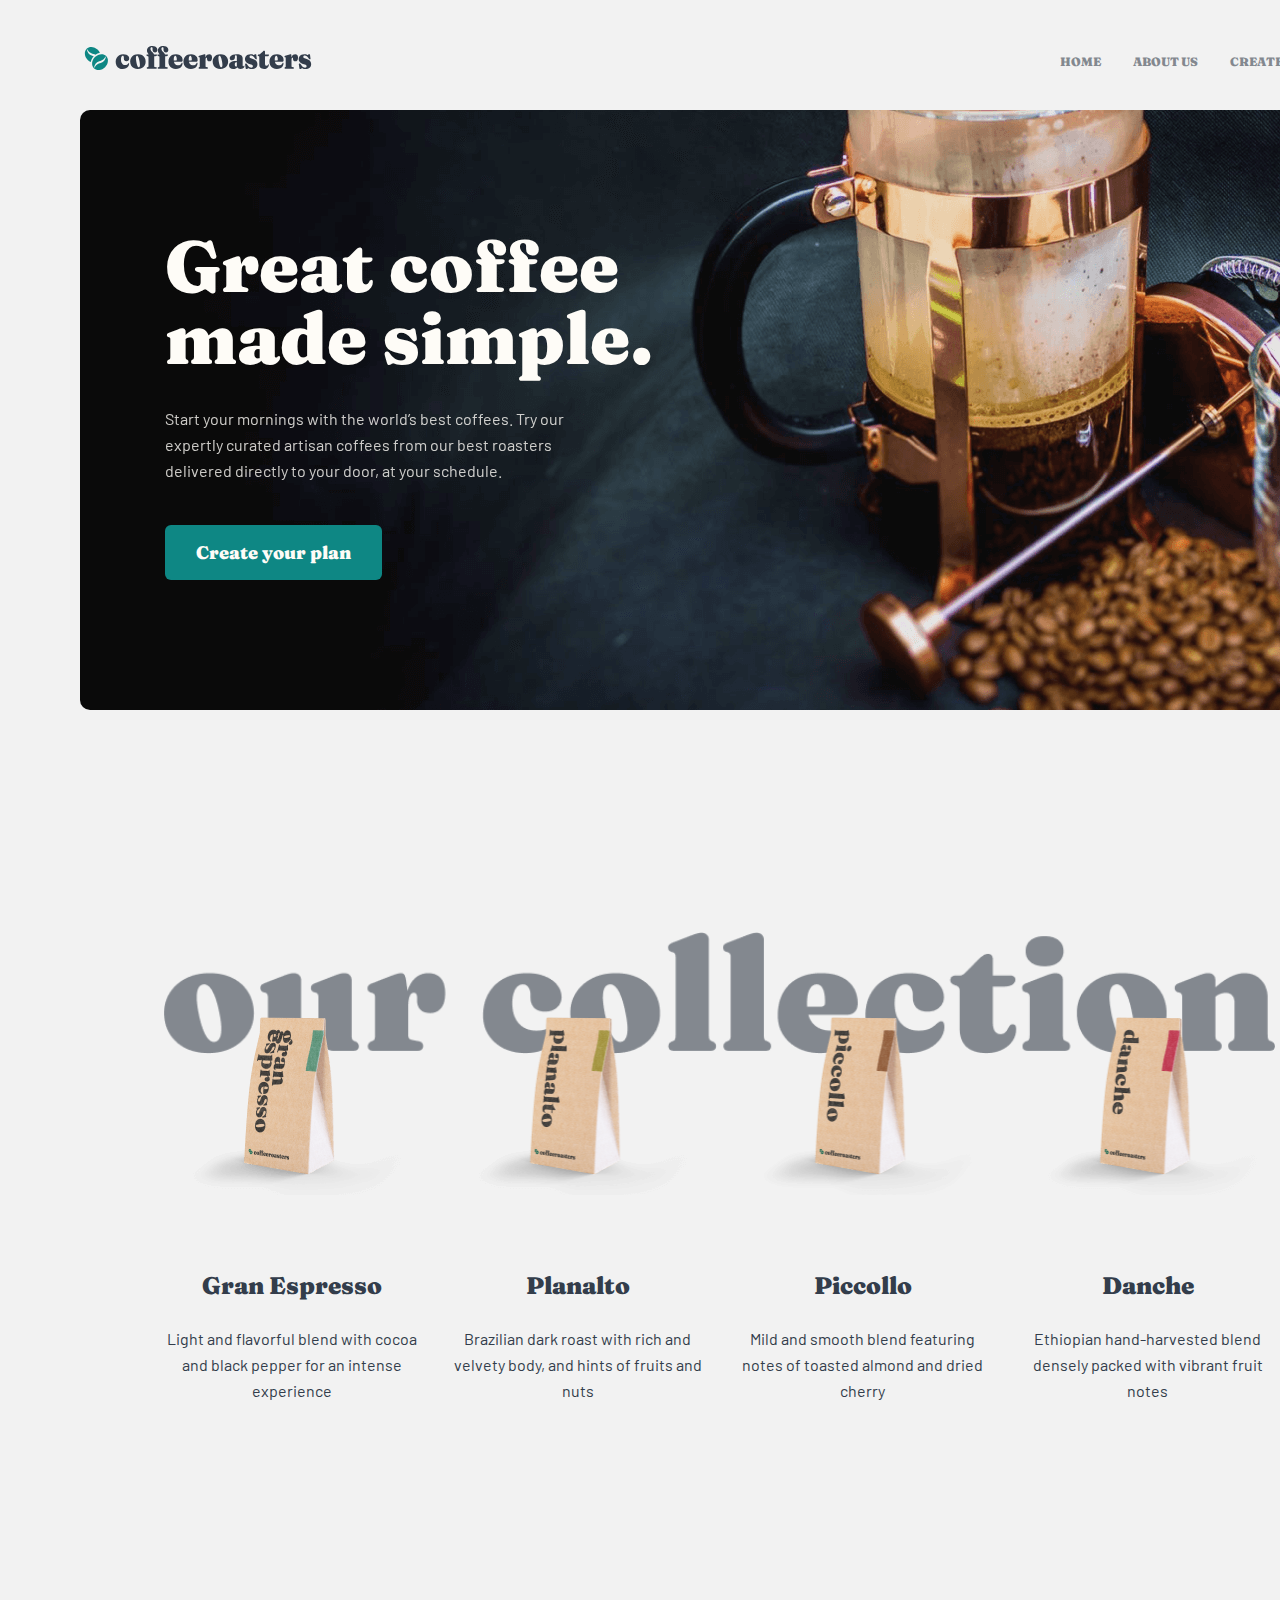
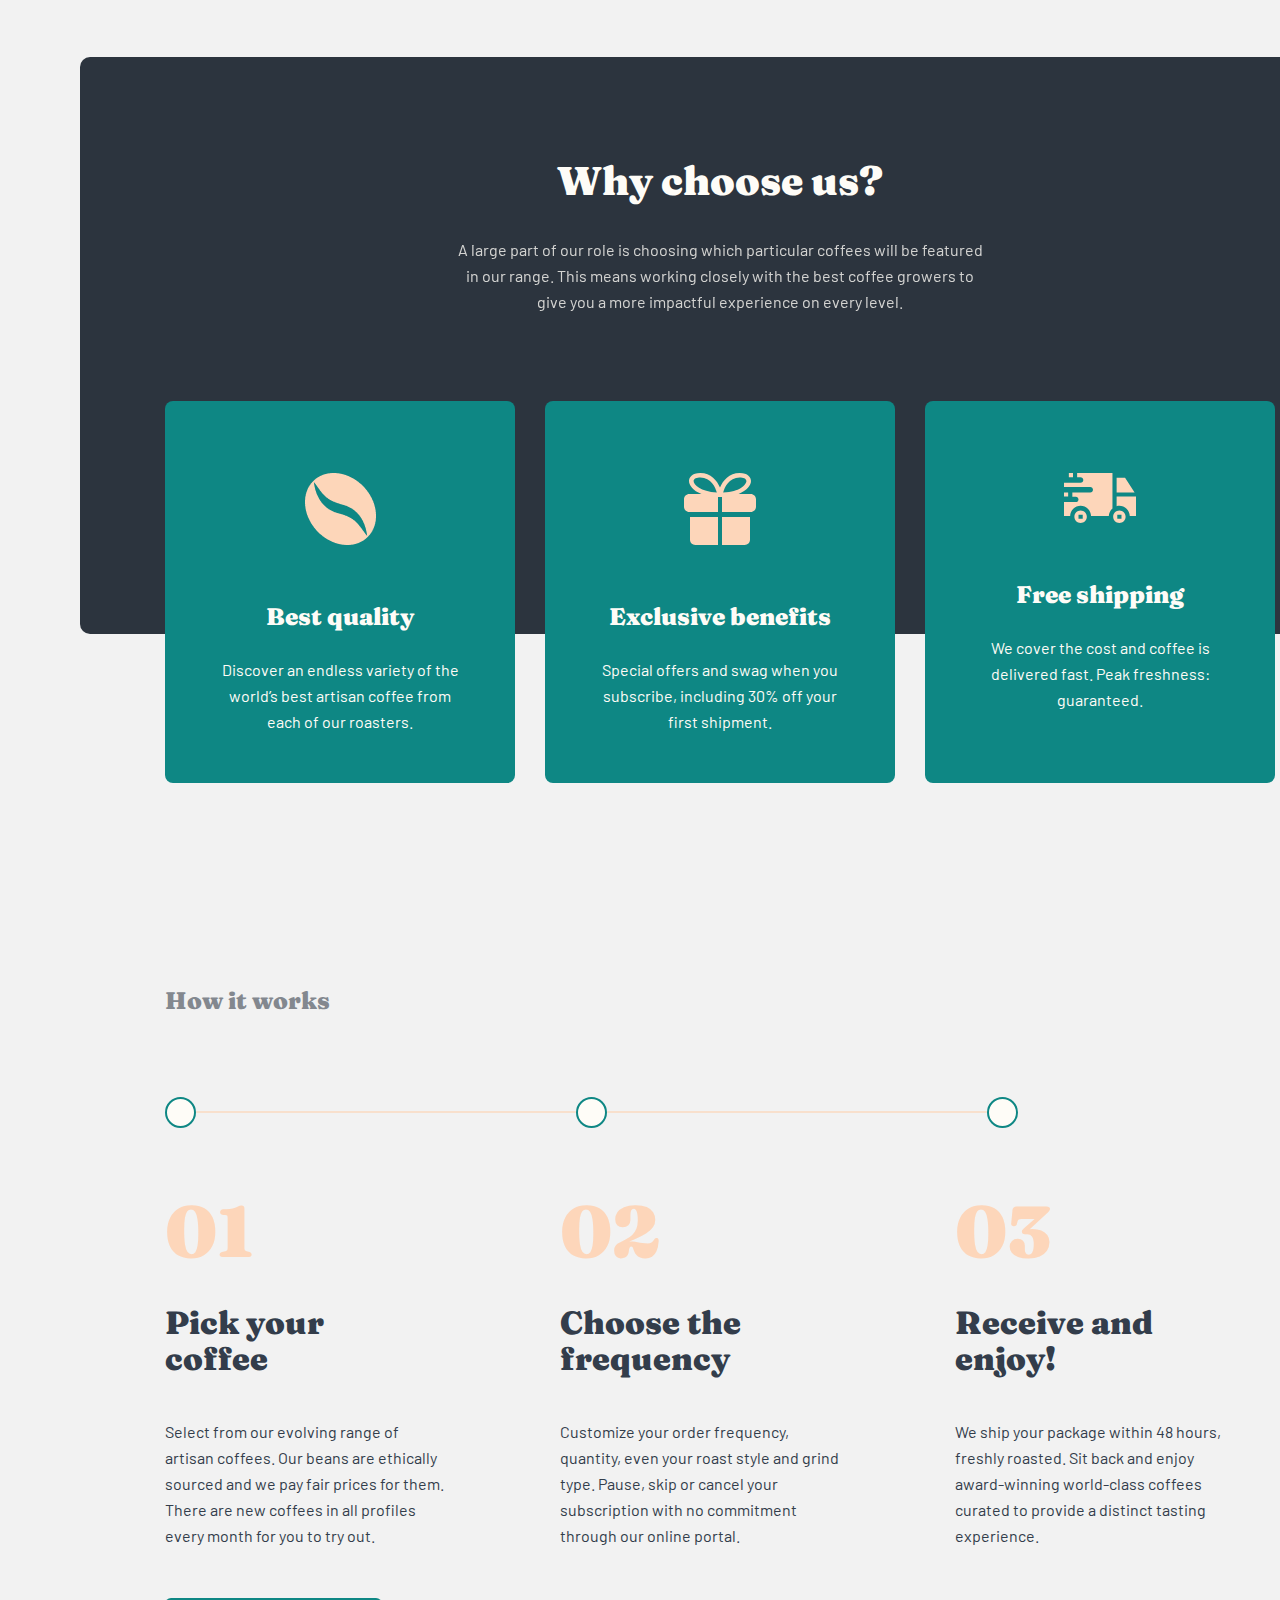
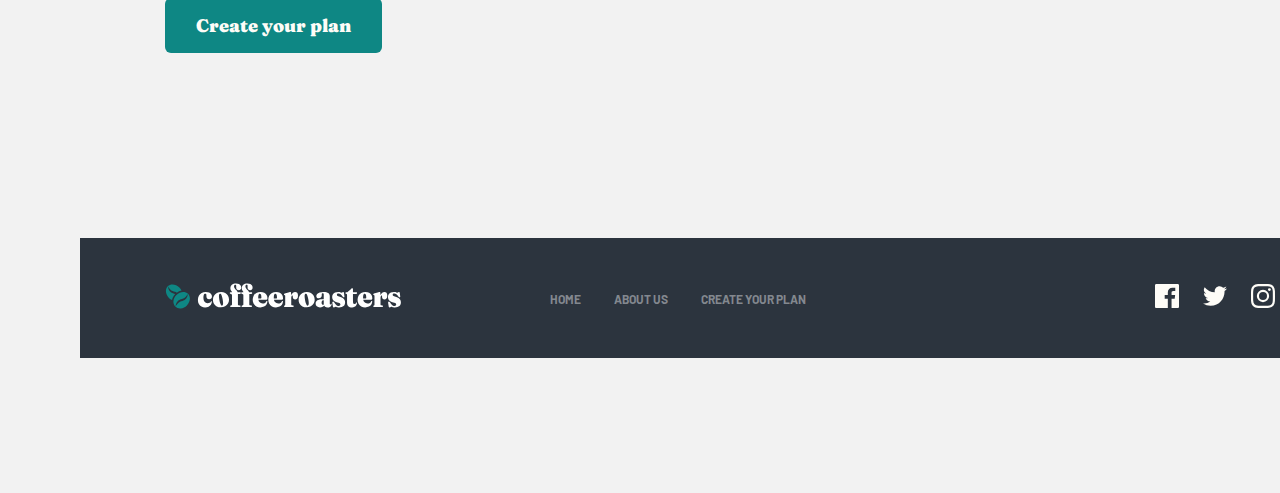
==== index.html @ 509516ea "first commit" ====
<!DOCTYPE html>
<html lang="en">
<head>
  <meta charset="UTF-8">
  <meta http-equiv="X-UA-Compatible" content="IE=edge">
  <meta name="viewport" content="width=device-width, initial-scale=1.0">
  <link rel="stylesheet" href="./css/styles.css">
  <title>Coffeeroasters</title>
</head>
<body>
  <div class="container header__container">
    <header class="header">
      <div class="container">
        <nav class="site-nav flex">
          <a href="./index.html"><img class="nav__logo"  src="./img/coffeeroasters.svg" alt="site logo" width="236" height="26"></a>
          <ul class="nav__list flex">
            <li class="nav__item"><a class="nav__item--link" href="./index.html">HOME</a></li>
            <li class="nav__item"><a class="nav__item--link" href="./about.html">ABOUT US</a></li>
            <li class="nav__item"><a class="nav__item--link" href="#home">CREATE YOUR PLAN</a></li>
          </ul>
        </nav>
      </div>
    </header>
    <main class="main">
      <section class="hero">
        <div class="container hero__container">
          <div class="hero__inner">
            <h1 class="hero__inner--title">Great coffee made simple.</h1>
            <p class="hero__inner--text">Start your mornings with the world’s best coffees. Try our expertly curated artisan coffees from our best roasters delivered directly to your door, at your schedule.</p>
            <a class="hero__inner--link" href="#">Create your plan</a>
          </div>          
        </div>
      </section>
      <section class="intro">
        <div class="container intro__container">
          <div class="intro__inner">
            
            <ul class="intro__inner--list flex">
              <li class="intro__inner--item">
                <img class="intro__inner--item-img" src="./img/espresso.png" alt="espresso" width="255" height="193">
                <h3 class="intro__inner--item-title">Gran Espresso</h3>
                <p class="intro__inner--item-text">Light and flavorful blend with cocoa and black pepper for an intense experience</p>
              </li>

              <li class="intro__inner--item">
                <img class="intro__inner--item-img" src="./img/planato.png" alt="planato" width="255" height="193">
                <h3 class="intro__inner--item-title">Planalto</h3>
                <p class="intro__inner--item-text">Brazilian dark roast with rich and velvety body, and hints of fruits and nuts</p>
              </li>

              <li class="intro__inner--item">
                <img class="intro__inner--item-img" src="./img/piccolo.png" alt="piccolo" width="255" height="193">
                <h3 class="intro__inner--item-title">Piccollo</h3>
                <p class="intro__inner--item-text">Mild and smooth blend featuring notes of toasted almond and dried cherry</p>
              </li>

              <li class="intro__inner--item">
                <img class="intro__inner--item-img" src="./img/danche.png" alt="danche" width="255" height="193">
                <h3 class="intro__inner--item-title">Danche</h3>
                <p class="intro__inner--item-text">Ethiopian hand-harvested blend densely packed with vibrant fruit notes</p>
              </li>
            </ul>
            
          </div>
        </div>
      </section>
      <section class="choose">
        <div class="container choose__container">
          <div class="choose__inner flex-column">
            <h2 class="choose__inner--title">Why choose us?</h2>
            <p class="choose__inner--text">A large part of our role is choosing which particular coffees will be featured 
              in our range. This means working closely with the best coffee growers to give 
              you a more impactful experience on every level.</p>
              <ul class="choose__inner--list flex">

                <li class="choose__inner--item flex-column">
                  <img class="choose__inner--item-img" src="./img/shape.png" alt="coffee" width="71" height="72">
                  <h3 class="choose__inner--item-title">Best quality</h3>
                  <p class="choose__inner--item-text">Discover an endless variety of the world’s best artisan coffee from each of our roasters.</p>
                </li>

                <li class="choose__inner--item flex-column">
                  <img class="choose__inner--item-img" src="./img/prize.svg" alt="prize" width="72" height="72">
                  <h3 class="choose__inner--item-title">Exclusive benefits</h3>
                  <p class="choose__inner--item-text">Special offers and swag when you subscribe, including 30% off your first shipment.</p>
                </li>

                <li class="choose__inner--item flex-column">
                  <img class="choose__inner--item-img" src="./img/delivery.svg" alt="delivery" width="72" height="50">
                  <h3 class="choose__inner--item-title">Free shipping</h3>
                  <p class="choose__inner--item-text">We cover the cost and coffee is delivered fast. Peak freshness: guaranteed.</p>
                </li>

              </ul>
          </div>
        </div>
      </section>
      <section class="create">
        <div class="container create__container">
          <div class="create__inner">
            <h3 class="create__inner--title">How it works</h3>
            <div class="create__inner--stage">
              <img src="./img/oval.svg" alt="oval" width="31" height="31">
              <img src="./img/line.png" alt="line" width="380">
              <img src="./img/oval.svg" alt="oval" width="31" height="31">
              <img src="./img/line.png" alt="line" width="380">
              <img src="./img/oval.svg" alt="oval" width="31" height="31">
            </div>
            <ul class="create__inner--list">

              <li class="create__inner--item">
                <span class="create__inner--item-number">01</span>
                <h3 class="create__inner--item-title">Pick your coffee</h3>
                <p class="create__inner--item-text">Select from our evolving range of artisan coffees. Our beans are ethically sourced and we pay fair prices for them. There are new coffees in all profiles every month for you to try out.</p>
              </li>

              <li class="create__inner--item">
                <span class="create__inner--item-number">02</span>
                <h3 class="create__inner--item-title">Choose the frequency</h3>
                <p class="create__inner--item-text">Customize your order frequency, quantity, even your roast style and grind type. Pause, skip or cancel your subscription with no commitment through our online portal.</p>
              </li>

              <li class="create__inner--item">
                <span class="create__inner--item-number">03</span>
                <h3 class="create__inner--item-title">Receive and enjoy!</h3>
                <p class="create__inner--item-text">We ship your package within 48 hours, freshly roasted. Sit back and enjoy award-winning world-class coffees curated to provide a distinct tasting experience.</p>
              </li>

            </ul>
            <a class="create__inner--link" href="#">Create your plan</a>
          </div>
        </div>
      </section>
    </main>
    <footer class="footer">
      <div class="container footer__container">
        <div class="footer__inner">
          <a href="./index.html"><img class="footer__inner--logo footer__logo" src="./img/footer-logo.svg" alt="footer-logo" width="236" height="26"></a>
          <ul class="footer__inner--list">
            <li class="footer__inner--item"><a class="footer__inner--item-link" href="./index.html">HOME</a></li>
            <li class="footer__inner--item"><a class="footer__inner--item-link" href="./about.html">ABOUT US</a></li>
            <li class="footer__inner--item"><a class="footer__inner--item-link" href="#link">CREATE YOUR PLAN</a></li>
          </ul>
          <ul class="footer__inner--social-list">
            <li class="footer__inner--social-item"><a class="footer__inner--social-item_link" href="#link"><svg width="24" height="24" fill="none" xmlns="http://www.w3.org/2000/svg"><path d="M22.675 0H1.325C.593 0 0 .593 0 1.325v21.351C0 23.407.593 24 1.325 24H12.82v-9.294H9.692v-3.622h3.128V8.413c0-3.1 1.893-4.788 4.659-4.788 1.325 0 2.463.099 2.795.143v3.24l-1.918.001c-1.504 0-1.795.715-1.795 1.763v2.313h3.587l-.467 3.622h-3.12V24h6.116c.73 0 1.323-.593 1.323-1.325V1.325C24 .593 23.407 0 22.675 0Z" fill="#FEFCF7"/></svg></a>
            </li>

            <li class="footer__inner--social-item"><a class="footer__inner--social-item_link" href="#link"><svg width="24" height="20" fill="none" xmlns="http://www.w3.org/2000/svg"><path d="M24 2.557a9.83 9.83 0 0 1-2.828.775A4.932 4.932 0 0 0 23.337.608a9.864 9.864 0 0 1-3.127 1.195A4.916 4.916 0 0 0 16.616.248c-3.179 0-5.515 2.966-4.797 6.045A13.978 13.978 0 0 1 1.671 1.149a4.93 4.93 0 0 0 1.523 6.574 4.903 4.903 0 0 1-2.229-.616c-.054 2.281 1.581 4.415 3.949 4.89a4.935 4.935 0 0 1-2.224.084 4.928 4.928 0 0 0 4.6 3.419A9.9 9.9 0 0 1 0 17.54a13.94 13.94 0 0 0 7.548 2.212c9.142 0 14.307-7.721 13.995-14.646A10.025 10.025 0 0 0 24 2.557Z" fill="#FEFCF7"/></svg></a>
            </li>

            <li class="footer__inner--social-item"><a class="footer__inner--social-item_link" href="#limk"><svg width="24" height="24" fill="none" xmlns="http://www.w3.org/2000/svg"><path fill-rule="evenodd" clip-rule="evenodd" d="M12 0C8.741 0 8.333.014 7.053.072 2.695.272.273 2.69.073 7.052.014 8.333 0 8.741 0 12c0 3.259.014 3.668.072 4.948.2 4.358 2.618 6.78 6.98 6.98C8.333 23.986 8.741 24 12 24c3.259 0 3.668-.014 4.948-.072 4.354-.2 6.782-2.618 6.979-6.98.059-1.28.073-1.689.073-4.948 0-3.259-.014-3.667-.072-4.947-.196-4.354-2.617-6.78-6.979-6.98C15.668.014 15.259 0 12 0Zm0 2.163c3.204 0 3.584.012 4.85.07 3.252.148 4.771 1.691 4.919 4.919.058 1.265.069 1.645.069 4.849 0 3.205-.012 3.584-.069 4.849-.149 3.225-1.664 4.771-4.919 4.919-1.266.058-1.644.07-4.85.07-3.204 0-3.584-.012-4.849-.07-3.26-.149-4.771-1.699-4.919-4.92-.058-1.265-.07-1.644-.07-4.849 0-3.204.013-3.583.07-4.849.149-3.227 1.664-4.771 4.919-4.919 1.266-.057 1.645-.069 4.849-.069ZM5.838 12a6.162 6.162 0 1 1 12.324 0 6.162 6.162 0 0 1-12.324 0ZM12 16a4 4 0 1 1 0-8 4 4 0 0 1 0 8Zm4.965-10.405a1.44 1.44 0 1 1 2.881.001 1.44 1.44 0 0 1-2.881-.001Z" fill="#FEFCF7"/></svg></a>
            </li>
          </ul>        
        </div>
      </div>
    </footer>
  </div>
</body>
</html>
---- css/styles.css ----
/* fraunces-regular - latin */
@font-face {
  font-family: 'Fraunces';
  font-style: normal;
  font-weight: 400;
  src: url('../fonts/fraunces-v23-latin-regular.eot'); /* IE9 Compat Modes */
  src: local(''),
       url('../fonts/fraunces-v23-latin-regular.eot?#iefix') format('embedded-opentype'), /* IE6-IE8 */
       url('../fonts/fraunces-v23-latin-regular.woff2') format('woff2'), /* Super Modern Browsers */
       url('../fonts/fraunces-v23-latin-regular.woff') format('woff'), /* Modern Browsers */
       url('../fonts/fraunces-v23-latin-regular.ttf') format('truetype'), /* Safari, Android, iOS */
       url('../fonts/fraunces-v23-latin-regular.svg#Fraunces') format('svg'); /* Legacy iOS */
}
/* fraunces-900 - latin */
@font-face {
  font-family: 'Fraunces';
  font-style: normal;
  font-weight: 900;
  src: url('../fonts/fraunces-v23-latin-900.eot'); /* IE9 Compat Modes */
  src: local(''),
       url('../fonts/fraunces-v23-latin-900.eot?#iefix') format('embedded-opentype'), /* IE6-IE8 */
       url('../fonts/fraunces-v23-latin-900.woff2') format('woff2'), /* Super Modern Browsers */
       url('../fonts/fraunces-v23-latin-900.woff') format('woff'), /* Modern Browsers */
       url('../fonts/fraunces-v23-latin-900.ttf') format('truetype'), /* Safari, Android, iOS */
       url('../fonts/fraunces-v23-latin-900.svg#Fraunces') format('svg'); /* Legacy iOS */
}


/* barlow-regular - latin */
@font-face {
  font-family: 'Barlow';
  font-style: normal;
  font-weight: 400;
  src: url('../fonts/barlow-v12-latin-regular.eot'); /* IE9 Compat Modes */
  src: local(''),
       url('../fonts/barlow-v12-latin-regular.eot?#iefix') format('embedded-opentype'), /* IE6-IE8 */
       url('../fonts/barlow-v12-latin-regular.woff2') format('woff2'), /* Super Modern Browsers */
       url('../fonts/barlow-v12-latin-regular.woff') format('woff'), /* Modern Browsers */
       url('../fonts/barlow-v12-latin-regular.ttf') format('truetype'), /* Safari, Android, iOS */
       url('../fonts/barlow-v12-latin-regular.svg#Barlow') format('svg'); /* Legacy iOS */
}
/* barlow-700 - latin */
@font-face {
  font-family: 'Barlow';
  font-style: normal;
  font-weight: 700;
  src: url('../fonts/barlow-v12-latin-700.eot'); /* IE9 Compat Modes */
  src: local(''),
       url('../fonts/barlow-v12-latin-700.eot?#iefix') format('embedded-opentype'), /* IE6-IE8 */
       url('../fonts/barlow-v12-latin-700.woff2') format('woff2'), /* Super Modern Browsers */
       url('../fonts/barlow-v12-latin-700.woff') format('woff'), /* Modern Browsers */
       url('../fonts/barlow-v12-latin-700.ttf') format('truetype'), /* Safari, Android, iOS */
       url('../fonts/barlow-v12-latin-700.svg#Barlow') format('svg'); /* Legacy iOS */
}


*{
  box-sizing: border-box;
  margin: 0px;
  padding: 0px;
  list-style: none;
  text-decoration: none;
}

body{
  font-family: 'Fraunces', ' Barlow';
  background: #F2F2F2;
}


.container{
  width: 1440px;
  margin: 0 auto;
  padding: 0 0px;
}

.header{
  position: fixed;
  top: auto;
  height: 110px;
  background-color: #F2F2F2;
}

.site-nav{
  padding: 45px 80px 45px 80px ;
}

.flex{
  display: flex;
  align-items: center;
  justify-content: space-between;
}

.nav__item{
  padding-left: 32px;
}

.nav__item--link{
  font-weight: 700;
  font-size: 12px;
  line-height: 15px;
  color: #83888F;
}
.nav__item--link:hover ,  .nav__item--link:active{
  color: #333D4B;
}

.hero{
  padding-top: 110px;
}

.hero__inner{
  background: url(../img/hero-bg-img.png);
  width: 1280px;
  height: 600px;
  margin-left: 80px;
  border-radius: 10px;
  padding: 120px 85px 120px 85px;
}

.hero__inner--title{
  margin-bottom: 32px;
  width: 493px; 
  font-weight: 900;
  font-size: 72px;
  line-height: 72px;
  color: #FEFCF7;
}

.hero__inner--text{
  margin-bottom: 56px;
  width: 445px;
  font-family: 'Barlow';
  font-style: normal;
  font-weight: 400;
  font-size: 16px;
  line-height: 26px;
  color: #FEFCF7;
  mix-blend-mode: normal;
  opacity: 0.8;
}

.hero__inner--link{
  font-weight: 900;
  font-size: 18px;
  line-height: 25px;
  color: #FEFCF7;
  background: #0E8784;
  border-radius: 6px;
  padding: 16px 31px 16px 31px;
}

.hero__inner--link:hover{
  background: #66D2CF;
}

.hero__inner--link:disabled{
  background: #E2DEDB;
}

.intro{
  padding: 136px 0 0 0; 
}

.intro__inner{
  margin: 136px 164px 200px 164px; 
  margin-top: 86px;
  background-image: url("../img/intro-bg.png");
  background-size: 100%;
  background-repeat: no-repeat;
  width: 1111px;
  height: 524.55px;
}

.intro__inner--item+ .intro__inner--item{
  padding-left: 30px;
}

.intro__inner--item-img{
  margin-top: 70px;
}

.intro__inner--item-title{
  margin-top: 71px;
  margin-bottom: 24px;
  font-weight: 900;
  font-size: 24px;
  line-height: 32px;
  text-align: center;
  color: #333D4B;
}

.intro__inner--item-text{
  font-family: 'Barlow';
  font-style: normal;
  font-weight: 400;
  font-size: 16px;
  line-height: 26px;
  text-align: center;
  color: #333D4B;
}

.flex-column{
  display: flex;
  flex-direction: column;
  align-items: center;
}

.choose__inner{
  margin: 0 80px 0 80px;
  width: 1280px;
  height: 577px;
  background: #2C343E;
  border-radius: 10px;
}

.choose__inner--title{
  margin-top: 100px;
  margin-bottom: 32px;
  font-weight: 900;
  font-size: 40px;
  line-height: 48px;
  text-align: center;
  color: #FEFCF7;
}

.choose__inner--text{
  margin-bottom: 86px;
  font-family: 'Barlow';
  font-style: normal;
  width: 540px;
  font-weight: 400;
  font-size: 16px;
  line-height: 26px;
  text-align: center;
  color: #FEFCF7;
  opacity: 0.8;
}

.choose__inner--item{
  padding: 72px 48px 48px 48px;
  width: 350px;
  height: 382px;
  background: #0E8784;
  border-radius: 8px;
}

.choose__inner--item:hover{
  background: #F4F1EB;

}

.choose__inner--item + .choose__inner--item{
  margin-left: 30px;
}

.choose__inner--item-title{
  margin-top: 56px;
  font-weight: 900;
  font-size: 24px;
  line-height: 32px;
  color: #FEFCF7;
}

.choose__inner--item-text{
  margin-top: 24px;
  font-family: 'Barlow';
  font-style: normal;
  width: 255px;
  font-weight: 400;
  font-size: 16px;
  line-height: 26px;
  text-align: center;
  color: #FEFCF7;
}

.create{
  padding-top: 200px;
  margin-top: 151px;
}

.create__inner{
  margin-left: 165px;
}

.create__inner--title{
  margin-bottom: 80px;
  font-weight: 900;
  font-size: 24px;
  line-height: 32px;
  color: #83888F; 
}

.create__inner--stage{
  margin-bottom: 67px;
  display: flex;
  align-items: center;
}

.create__inner--list{
  display: flex;
}

.create__inner--item + .create__inner--item{
  padding-left: 110px;
}

.create__inner--item-number{
  font-weight: 900;
  font-size: 72px;
  line-height: 72px;
  color: #FDD6BA;
}

.create__inner--item-title{
  margin-top: 38px;
  margin-bottom: 42px;
  font-weight: 900;
  font-size: 32px;
  line-height: 36px;
  width: 255px;
  color: #333D4B;
}

.create__inner--item-text{
  margin-bottom: 64px;
  font-family: 'Barlow';
  font-style: normal;
  font-weight: 400;
  font-size: 16px;
  line-height: 26px;
  width: 285px;
  color: #333D4B;
}

.create__inner--link{
  font-weight: 900;
  font-size: 18px;
  line-height: 25px;
  text-align: center; 
  color: #FEFCF7; 
  background: #0E8784;
  border-radius: 6px;
  padding: 16px 31px 16px 31px;
}

.create__inner--link:hover{
  background: #66D2CF;
}

.footer{
  padding-top: 200px;
  padding-bottom: 135px;

}

.footer__inner{
  display: flex;
  justify-content: space-between;
  align-items: center;
  padding: 48px 85px 48px 85px;
  margin-left: 80px;
  margin-right: 80px;
  background: #2C343E;
  width: 1280px;
  height: 120px;
}

.footer__inner--list, .footer__inner--social-list{
  display: flex;
  align-items: center;
  flex-direction: row;
}

.footer__inner--social-list{
  padding-left: 200px;
}

.footer__inner--item + .footer__inner--item{
  padding-left: 33px;
}

.footer__inner--item-link{
  font-family: 'Barlow';
  font-style: normal;
  font-weight: 700;
  font-size: 12px;
  line-height: 15px;
  color: #83888F;
}

.footer__inner--item-link:hover , .footer__inner--item-link:active{
  font-family: 'Barlow';
  font-style: normal;
  font-weight: 700;
  font-size: 12px;
  line-height: 15px;
  color: #FEFCF7;
}

.footer__inner--social-item + .footer__inner--social-item{
  padding-left: 24px;
}

.footer__inner--social-item_link:hover svg path{
    fill: #fdd6ba;
}






/* About page */

.about__hero--inner{
  background-image: url(../img/about-hero-bg.svg);
  width: 1280px;
  height: 450px;
}

.about__hero--inner-title{
  font-weight: 900;
  font-size: 40px;
  line-height: 48px;
  color: #FEFCF7;
  margin-bottom: 24px;
}

.about__hero--inner-text{
  font-family: 'Barlow';
  font-style: normal;
  width: 445px;
  font-weight: 400;
  font-size: 16px;
  line-height: 26px;
  color: #FEFCF7;
}

.about__intro--inner{
  margin: 0 165px 0 165px;
  display: flex;
  justify-content: space-between;
  align-items: center;
}

.about__intro--inner-img{
  border-radius: 8px;
}

.about__intro--content-title{
  font-weight: 900;
  font-size: 40px;
  line-height: 48px;
  color: #333D4B;
  margin-bottom: 32px;
}

.about__intro--content-text{
  font-family: 'Barlow';
  font-style: normal;
  font-weight: 400;
  font-size: 16px;
  line-height: 26px;
  width: 540px; 
}

.about__quality--inner{
  padding: 0px 85px 88px 85px;
  margin-top: 256px;
  margin-left: 80px;
  margin-right: 80px;
  display: flex; 
  justify-content: space-between;
  align-items: center;
  height: 474px;
  width: 1280px;
  border-radius: 10px;
  background: #2C343E;

}

.about__quality--content-title{
  font-weight: 900;
  font-size: 40px;
  line-height: 48px;
  color: #FEFCF7;
  margin-bottom: 32px;
}

.about__quality--content-text{
  font-family: 'Barlow';
  font-style: normal;
  font-weight: 400;
  font-size: 16px;
  line-height: 26px;
  width: 540px;
  color: #FEFCF7;
  opacity: 0.8;
}

.about__quality--inner-img{
  margin-bottom: 88px;
  background: #0E8784;
  border-radius: 8px;
}

.headquarters{
  padding-top: 168px;
}

.headquarters__inner{
  margin-left: 165px;
}

.headquarters__inner--title{
  font-weight: 900;
  font-size: 24px;
  line-height: 32px;
  color: #83888F;
  margin-bottom: 72px;
}

.headquarters__inner--list{
  display: flex;
  align-items: center;
}

.headquarters__inner--item + .headquarters__inner--item{
  padding-left: 95px;
}

.headquarters__inner--item-title{
  margin-top: 45px;
  margin-bottom: 24px;
  font-weight: 900;
  font-size: 32px;
  line-height: 36px;
  color: #333D4B;
}

.headquarters__inner--item-text{
  font-family: 'Barlow';
  font-style: normal;
  font-weight: 400;
  font-size: 16px;
  line-height: 26px;
  color: #333D4B;
}

.headquarters__inner--item-text +.headquarters__inner--item-text{
  margin-top: 8px;
}
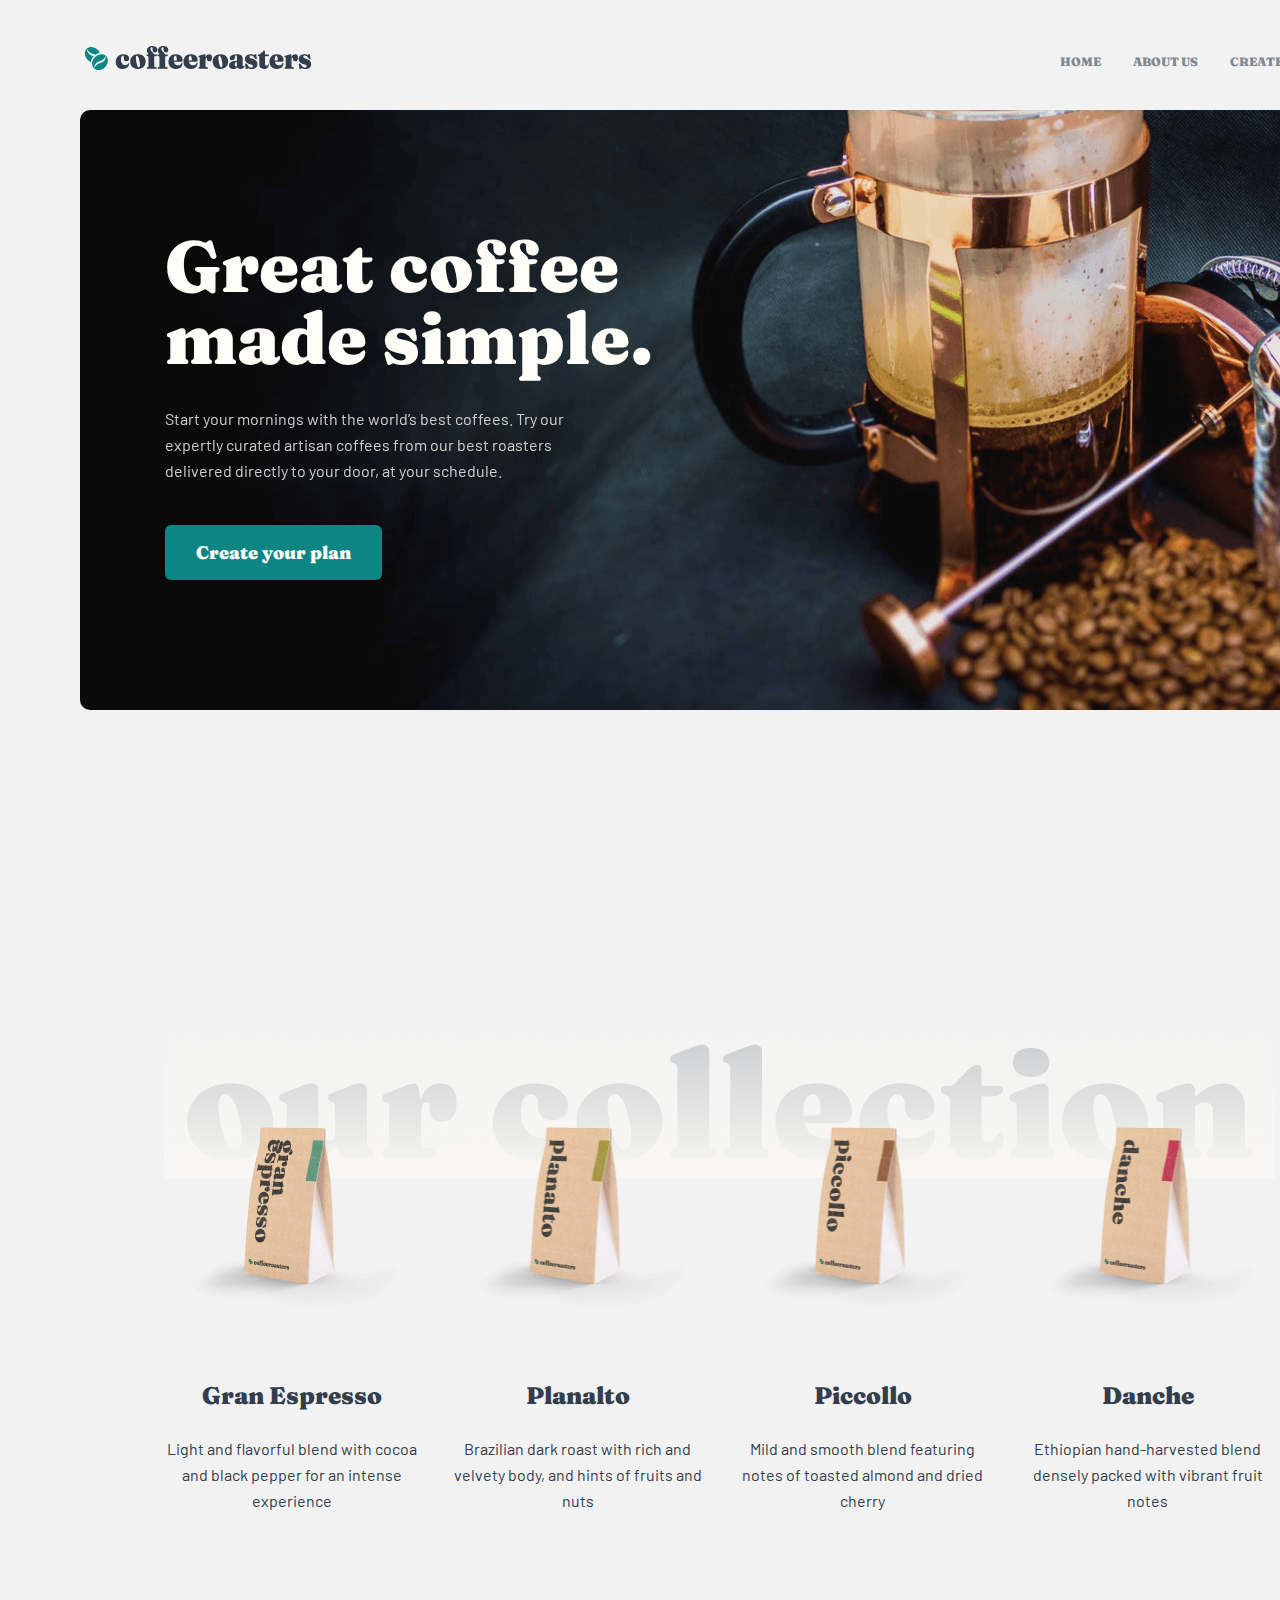
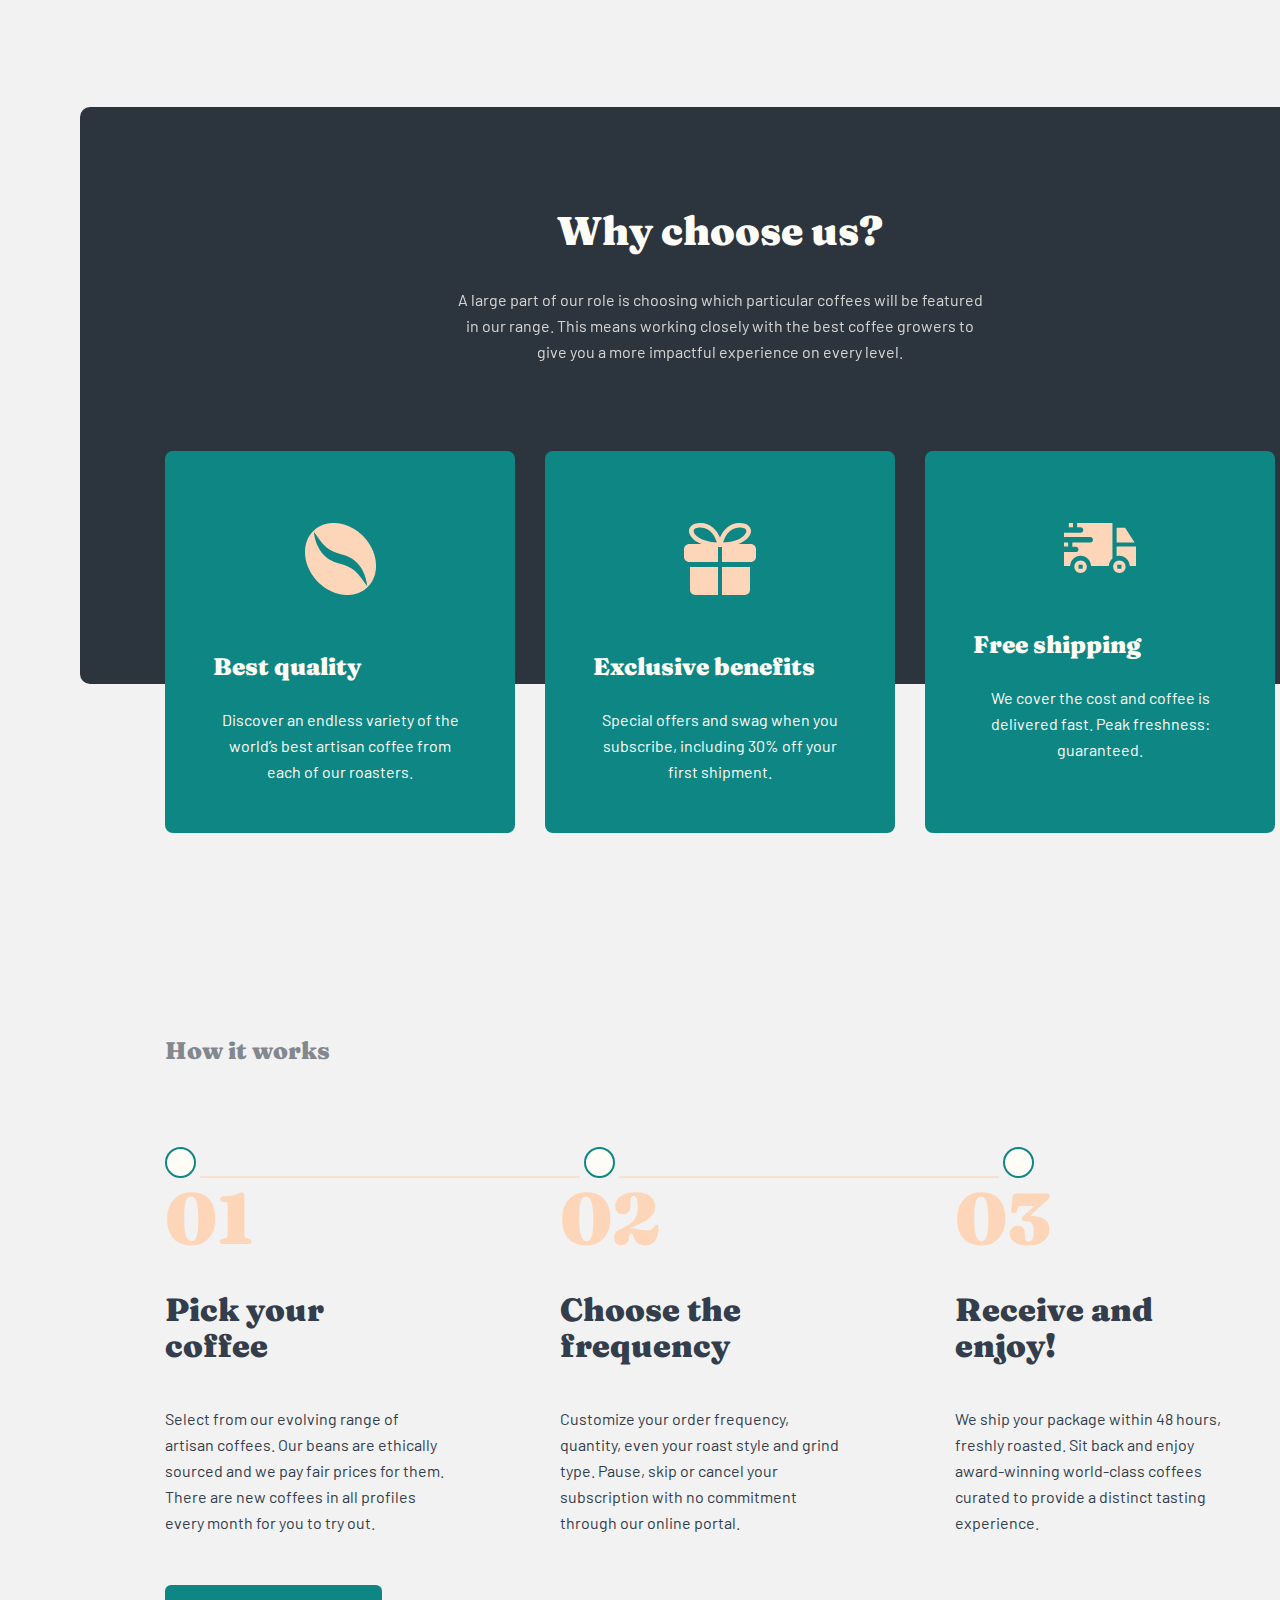
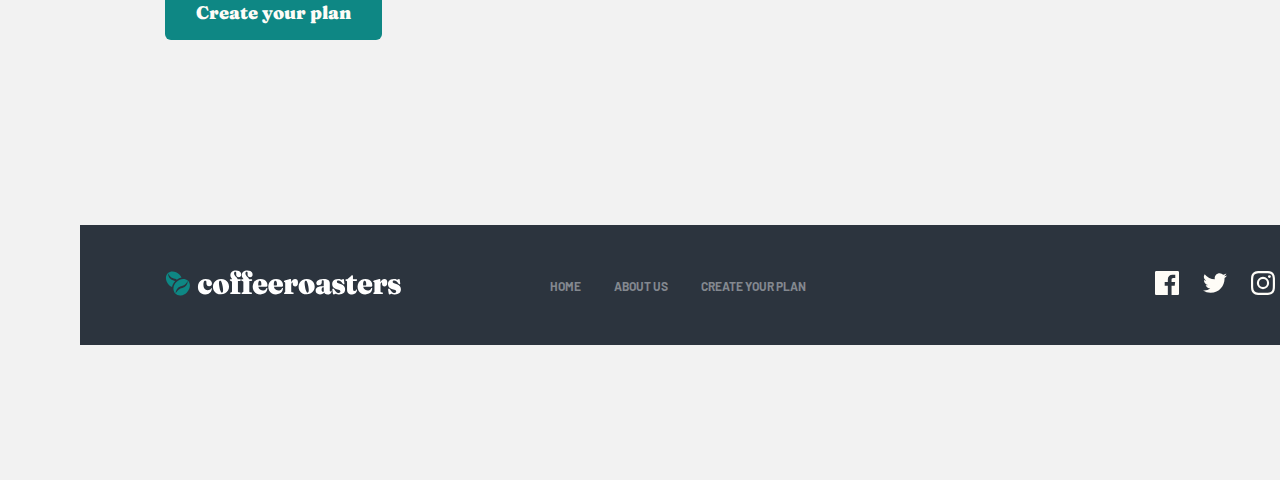
==== commit f24628e2: "home paga responsive design" ====
--- a/index.html
+++ b/index.html
@@ -18,6 +18,7 @@
             <li class="nav__item"><a class="nav__item--link" href="./about.html">ABOUT US</a></li>
             <li class="nav__item"><a class="nav__item--link" href="#home">CREATE YOUR PLAN</a></li>
           </ul>
+          <img class="site__nav--hamburger" src="./img/hamburger.png" alt="hamburger" width="16" height="15">
         </nav>
       </div>
     </header>
@@ -38,26 +39,34 @@
             <ul class="intro__inner--list flex">
               <li class="intro__inner--item">
                 <img class="intro__inner--item-img" src="./img/espresso.png" alt="espresso" width="255" height="193">
+                <div class="intro__inner--item-content">
                 <h3 class="intro__inner--item-title">Gran Espresso</h3>
                 <p class="intro__inner--item-text">Light and flavorful blend with cocoa and black pepper for an intense experience</p>
+              </div>
               </li>
 
               <li class="intro__inner--item">
                 <img class="intro__inner--item-img" src="./img/planato.png" alt="planato" width="255" height="193">
+                <div class="intro__inner--item-content">
                 <h3 class="intro__inner--item-title">Planalto</h3>
                 <p class="intro__inner--item-text">Brazilian dark roast with rich and velvety body, and hints of fruits and nuts</p>
+              </div>
               </li>
 
               <li class="intro__inner--item">
                 <img class="intro__inner--item-img" src="./img/piccolo.png" alt="piccolo" width="255" height="193">
+                <div class="intro__inner--item-content">
                 <h3 class="intro__inner--item-title">Piccollo</h3>
                 <p class="intro__inner--item-text">Mild and smooth blend featuring notes of toasted almond and dried cherry</p>
+              </div>
               </li>
 
               <li class="intro__inner--item">
                 <img class="intro__inner--item-img" src="./img/danche.png" alt="danche" width="255" height="193">
+                <div class="intro__inner--item-content">
                 <h3 class="intro__inner--item-title">Danche</h3>
                 <p class="intro__inner--item-text">Ethiopian hand-harvested blend densely packed with vibrant fruit notes</p>
+              </div>
               </li>
             </ul>
             
@@ -73,22 +82,28 @@
               you a more impactful experience on every level.</p>
               <ul class="choose__inner--list flex">
 
-                <li class="choose__inner--item flex-column">
+                <li class="choose__inner--item">
                   <img class="choose__inner--item-img" src="./img/shape.png" alt="coffee" width="71" height="72">
-                  <h3 class="choose__inner--item-title">Best quality</h3>
-                  <p class="choose__inner--item-text">Discover an endless variety of the world’s best artisan coffee from each of our roasters.</p>
+                  <div class="choose__inner--item-content">
+                    <h3 class="choose__inner--item-title">Best quality</h3>
+                    <p class="choose__inner--item-text">Discover an endless variety of the world’s best artisan coffee from each of our roasters.</p>
+                  </div>
                 </li>
 
                 <li class="choose__inner--item flex-column">
                   <img class="choose__inner--item-img" src="./img/prize.svg" alt="prize" width="72" height="72">
+                  <div class="choose__inner--item-content">
                   <h3 class="choose__inner--item-title">Exclusive benefits</h3>
                   <p class="choose__inner--item-text">Special offers and swag when you subscribe, including 30% off your first shipment.</p>
+                  </div>
                 </li>
 
-                <li class="choose__inner--item flex-column">
+                <li class="choose__inner--item flex-column">                 
                   <img class="choose__inner--item-img" src="./img/delivery.svg" alt="delivery" width="72" height="50">
+                  <div class="choose__inner--item-content">
                   <h3 class="choose__inner--item-title">Free shipping</h3>
-                  <p class="choose__inner--item-text">We cover the cost and coffee is delivered fast. Peak freshness: guaranteed.</p>
+                  <p class="choose__inner--item-text">We cover the cost and coffee is delivered fast. Peak freshness: guaranteed.</p> 
+                  </div>
                 </li>
 
               </ul>
@@ -99,12 +114,12 @@
         <div class="container create__container">
           <div class="create__inner">
             <h3 class="create__inner--title">How it works</h3>
-            <div class="create__inner--stage">
-              <img src="./img/oval.svg" alt="oval" width="31" height="31">
-              <img src="./img/line.png" alt="line" width="380">
-              <img src="./img/oval.svg" alt="oval" width="31" height="31">
-              <img src="./img/line.png" alt="line" width="380">
-              <img src="./img/oval.svg" alt="oval" width="31" height="31">
+            <div class="create__inner--stage-1">
+              <img class="create__inner--stage-oval" src="./img/oval.svg" alt="oval" width="31" height="31">
+              <img class="create__inner--stage-line" src="./img/line.png" alt="line" width="380">
+              <img class="create__inner--stage-oval" src="./img/oval.svg" alt="oval" width="31" height="31">
+              <img class="create__inner--stage-line" src="./img/line.png" alt="line" width="380">
+              <img class="create__inner--stage-oval" src="./img/oval.svg" alt="oval" width="31" height="31">
             </div>
             <ul class="create__inner--list">
 
--- a/css/styles.css
+++ b/css/styles.css
@@ -105,6 +105,10 @@
   color: #333D4B;
 }
 
+.site__nav--hamburger{
+  display: none;
+}
+
 .hero{
   padding-top: 110px;
 }
@@ -164,7 +168,6 @@
 
 .intro__inner{
   margin: 136px 164px 200px 164px; 
-  margin-top: 86px;
   background-image: url("../img/intro-bg.png");
   background-size: 100%;
   background-repeat: no-repeat;
@@ -177,7 +180,7 @@
 }
 
 .intro__inner--item-img{
-  margin-top: 70px;
+  margin-top: 130px;
 }
 
 .intro__inner--item-title{
@@ -238,6 +241,9 @@
 }
 
 .choose__inner--item{
+  display: flex;
+  flex-direction: column;
+  align-items: center;
   padding: 72px 48px 48px 48px;
   width: 350px;
   height: 382px;
@@ -407,8 +413,441 @@
 }
 
 
-
-
+/* Responsive design for tablet */
+@media (max-width:768px){
+    .container{
+      width: 768px;
+      margin: 0;
+      padding: 0;
+    }
+
+    .hero__inner{
+      background: url(../img/tablet-hero-bg.png);
+      width: 689px;
+      height: 500px;
+      margin-left: 40px;
+      margin-right: 40px;
+      padding: 100px 60px 100px 60px;
+    }
+
+    .site__nav--hamburger{
+      display: none;
+    }
+
+    .site-nav{
+      padding: 45px 40px 45px 40px ;
+    }
+
+    .hero__inner--title{
+      margin-bottom: 24px;
+      width: 329px; 
+      font-size: 48px;
+      line-height: 48px;
+    }
+    
+    .hero__inner--text{
+      margin-bottom: 40px;
+      width: 398px;
+      font-weight: 400;
+      font-size: 15px;
+      line-height: 25px;
+    }
+
+    .intro__inner{
+      margin: 0px 40px 144px 40px; 
+      background-image: url("../img/tablet-intro-bg.png");
+      background-repeat: no-repeat;
+      width: 689px;
+      height: 100%;
+  
+    }
+
+    .intro__inner--list{
+      display: flex;
+      align-items: center;
+      flex-direction: column;
+    }
+    
+    .intro__inner--item{
+      display: flex; 
+      justify-content: space-between;
+      align-items: center;
+    }
+    
+    .intro__inner--item-content{
+      display: flex;
+      flex-direction: column;
+      align-items: center;
+    }
+    
+    .intro__inner--item-title{
+      width: 255px;
+      margin-top: 71px;
+      margin-bottom: 24px;
+      font-size: 24px;
+      line-height: 32px;
+    }
+    
+    .intro__inner--item-text{
+      width: 282px;
+      font-size: 16px;
+      line-height: 26px;
+    }
+    
+    .choose__inner{
+      padding: 0px;
+      margin: 0px 40px 0 40px;
+      width: 688px;
+      height: 573px;
+    }
+  
+    
+    .choose__inner--title{
+      margin-bottom: 32px;
+      font-weight: 900;
+      font-size: 40px;
+      line-height: 48px;
+    }
+    
+    .choose__inner--text{
+      width: 540px;
+      font-weight: 400;
+      font-size: 16px;
+      line-height: 26px;
+    }
+
+    .choose__inner--list{
+      display: flex;
+      flex-direction: column;
+      align-items: center;
+    }
+    
+    .choose__inner--item{
+      display: flex;
+      flex-direction: row;
+      justify-content: space-between;
+      align-items: center;
+      padding: 0px 70px 40px 50px;
+      width: 573px;
+      height: 180px;
+      margin-bottom: 24px;
+    }
+
+    .choose__inner--item-img{
+      margin-top: 30px;
+    }
+
+    .choose__inner--item-content{
+      display: flex;
+      flex-direction: column;
+      align-items: center;
+    }
+    
+    .choose__inner--item + .choose__inner--item{
+      margin-left: 0px;
+    }
+    
+    .choose__inner--item-title{
+      font-weight: 900;
+      font-size: 24px;
+      line-height: 32px;
+      color: #FEFCF7;
+    }
+    
+    .choose__inner--item-text{
+      width: 344px;
+      font-weight: 400;
+      font-size: 15px;
+      line-height: 25px;
+    }
+    
+    .create{
+      padding-top: 344px;
+   
+    }
+    
+    .create__inner{
+      margin-left: 40px;
+      margin-right: 40px;
+      width: 689px;
+      height: 622px;
+    }
+
+    .create__inner--item + .create__inner--item{
+      padding-left: 10px;
+    }
+
+    .create__inner--item{
+      width: 223px;
+    }
+    
+    .create__inner--item-title{
+      font-weight: 900;
+      font-size: 28px;
+      line-height: 32px;
+      width: 255px;
+      height: 64px;
+    }
+    
+    .create__inner--item-text{
+      font-weight: 400;
+      font-size: 15px;
+      line-height: 25px;
+      width: 223px;
+    }
+    
+    .footer__inner{
+      display: flex;
+      flex-direction: column;
+      align-items: center;
+      padding: 45px 200px 55px 200px;
+      margin-left: 40px;
+      margin-right: 40px;
+      background: #2C343E;
+      width: 688px;
+      height: 270px;
+    }
+
+    .footer__inner--social-list{
+      padding-left: 30px;
+    }
+
+
+}
+
+/* Responsive-design for mobile screen */
+
+@media (max-width:375px){
+  .container{
+    width: 375px;
+    margin: 0;
+    padding: 0;
+  }
+
+  .nav__list{
+    display: none;
+  }
+
+  .site__nav--hamburger{
+    display: block;
+  }
+
+  .hero__inner{
+    background: url(../img/mobile-hero-bg.png);
+    width: 327px;
+    height: 500px;
+    margin-left: 24px;
+    margin-right: 24px;
+    padding: 100px 24px 100px 24px;
+  }
+
+  .site-nav{
+    padding: 32px 24px 40px 24px ;
+  }
+
+  .hero__inner--title{
+    margin-bottom: 24px;
+    width: 279px; 
+    font-weight: 900;
+    font-size: 40px;
+    line-height: 40px
+  }
+  
+  .hero__inner--text{
+    margin-bottom: 40px;
+    width: 279px;
+    font-weight: 400;
+    font-size: 15px;
+    line-height: 25px;
+  }
+
+  .intro__inner{
+    margin: 0px 40px 120px 40px; 
+    background-image: url("../img/mobile-intro-bg.png");
+    background-repeat: no-repeat;
+    width: 327px;
+    height: 100%;
+
+  }
+
+  .intro__inner--list{
+    display: flex;
+    align-items: center;
+    flex-direction: column;
+  }
+  
+  .intro__inner--item{
+    display: flex; 
+    flex-direction: column;
+    align-items: center;
+  }
+  
+  .intro__inner--item-content{
+    display: flex;
+    flex-direction: column;
+    align-items: center;
+  }
+  
+  .intro__inner--item-title{
+    width: 255px;
+    margin-top: 71px;
+    margin-bottom: 24px;
+    font-size: 24px;
+    line-height: 32px;
+  }
+  
+  .intro__inner--item-text{
+    width: 282px;
+    font-size: 16px;
+    line-height: 26px;
+  }
+  
+  .choose__inner{
+    padding: 0px;
+    margin: 0px 20px 370px 20px;
+    height: 950px;
+    width: 327px;
+  }
+
+  
+  .choose__inner--title{
+    font-weight: 900;
+    font-size: 28px;
+    line-height: 28px;
+  }
+  
+  .choose__inner--text{
+    width: 279px;
+    font-weight: 400;
+    font-size: 15px;
+    line-height: 25px;
+  }
+
+  .choose__inner--list{
+    display: flex;
+    flex-direction: column;
+    align-items: center;
+  }
+  
+  .choose__inner--item{
+    display: flex;
+    flex-direction: column;
+    align-items: center;
+    padding: 71px 33px 51px 33px;
+    width: 279px;
+    height: 382px;
+    border-radius: 8px;
+
+  }
+
+  .choose__inner--item-content{
+    display: flex;
+    flex-direction: column;
+    align-items: center;
+  }
+  
+  .choose__inner--item + .choose__inner--item{
+    margin-left: 0px;
+  }
+  
+  .choose__inner--item-title{
+    width: 255px;
+    font-weight: 900;
+    font-size: 24px;
+    line-height: 32px;
+    text-align: center;
+    color: #FEFCF7;
+  }
+  
+  .choose__inner--item-text{
+    width: 212px;
+    font-weight: 400;
+    font-size: 15px;
+    line-height: 25px;
+  }
+
+  .create__inner{
+    display: flex;
+    flex-direction: column;
+    align-items:center ;
+  }
+  
+  .create__inner--title{
+    text-align: center;
+  }
+
+  .create__inner--stage-1{
+    display: none;
+  }
+  
+  .create__inner{
+    margin-left: 24px;
+    margin-right: 24px;
+    width: 327px;
+    height: 1116px;
+  }
+
+  .create__inner--list{
+    display: flex;
+    flex-direction: column;
+    align-items: center;
+  }
+
+  .create__inner--item{
+    display: flex;
+    flex-direction: column;
+    align-items: center;
+    width: 327px;
+  }
+  
+  .create__inner--item-title{
+    margin-top: 24px;
+    margin-bottom: 24px;
+    text-align: center;
+    font-weight: 900;
+    font-size: 28px;
+    line-height: 32px;
+    width: 327px;
+    height: 64px;
+  }
+  
+  .create__inner--item-text{
+    margin-bottom: 56px;
+    font-weight: 400;
+    font-size: 15px;
+    line-height: 25px;
+    width: 327px;
+    text-align: center;
+  }
+    
+  .footer__inner{
+    display: flex;
+    flex-direction: column;
+    align-items: center;
+    padding: 55px;
+    margin-top: 0px;
+    margin-bottom: 0px;
+    margin: 120px 24px 72px 24px;
+    width: 327px;
+    height: 346px;
+  }
+
+  .footer__inner--list{
+    display: flex;
+    flex-direction: column;
+    align-items: center;
+  }
+
+  .footer__inner--item{
+    margin: 0px 0px 24px 0px;
+    padding-left: 0px;
+  }
+
+  .footer__inner--social-list{
+    padding-left: 30px;
+  }
+  
+}
 
 
 /* About page */
@@ -558,12 +997,3 @@
 
 
 
-
-
-
-
-
-
-
-
-
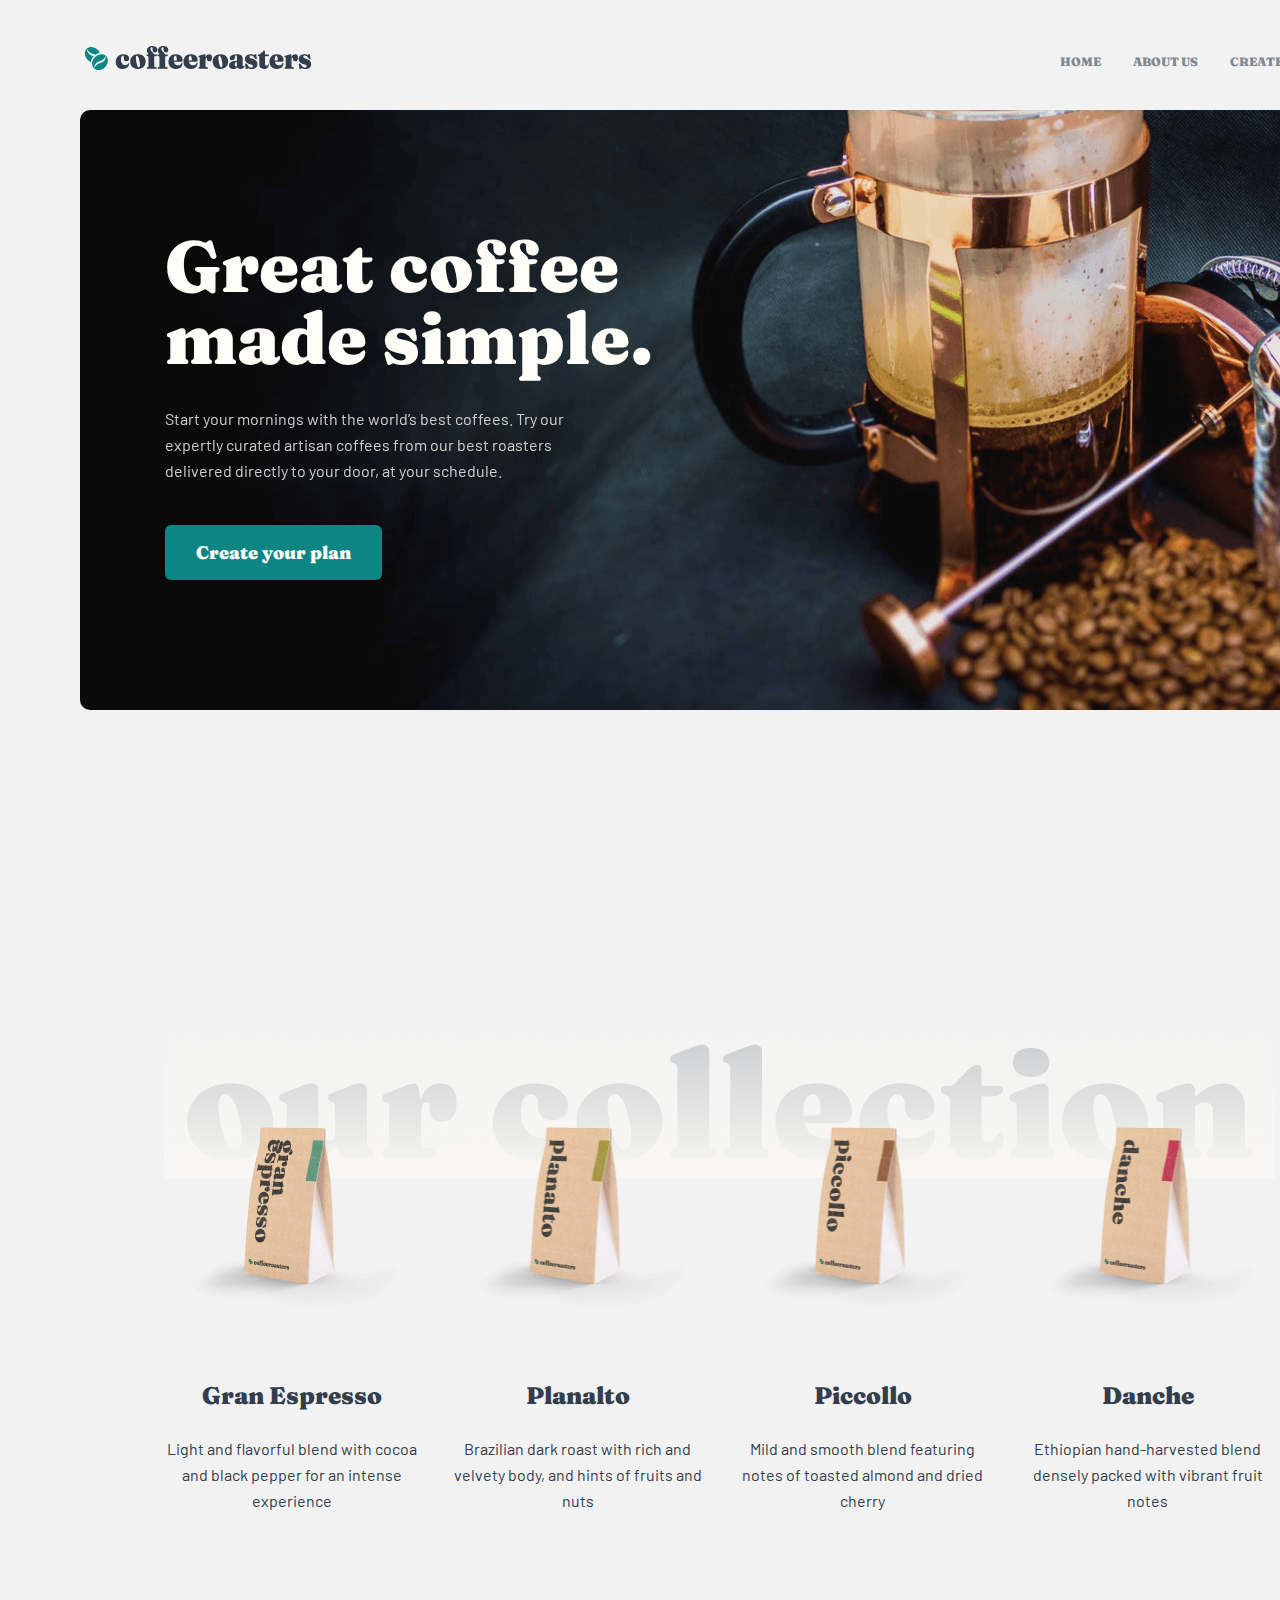
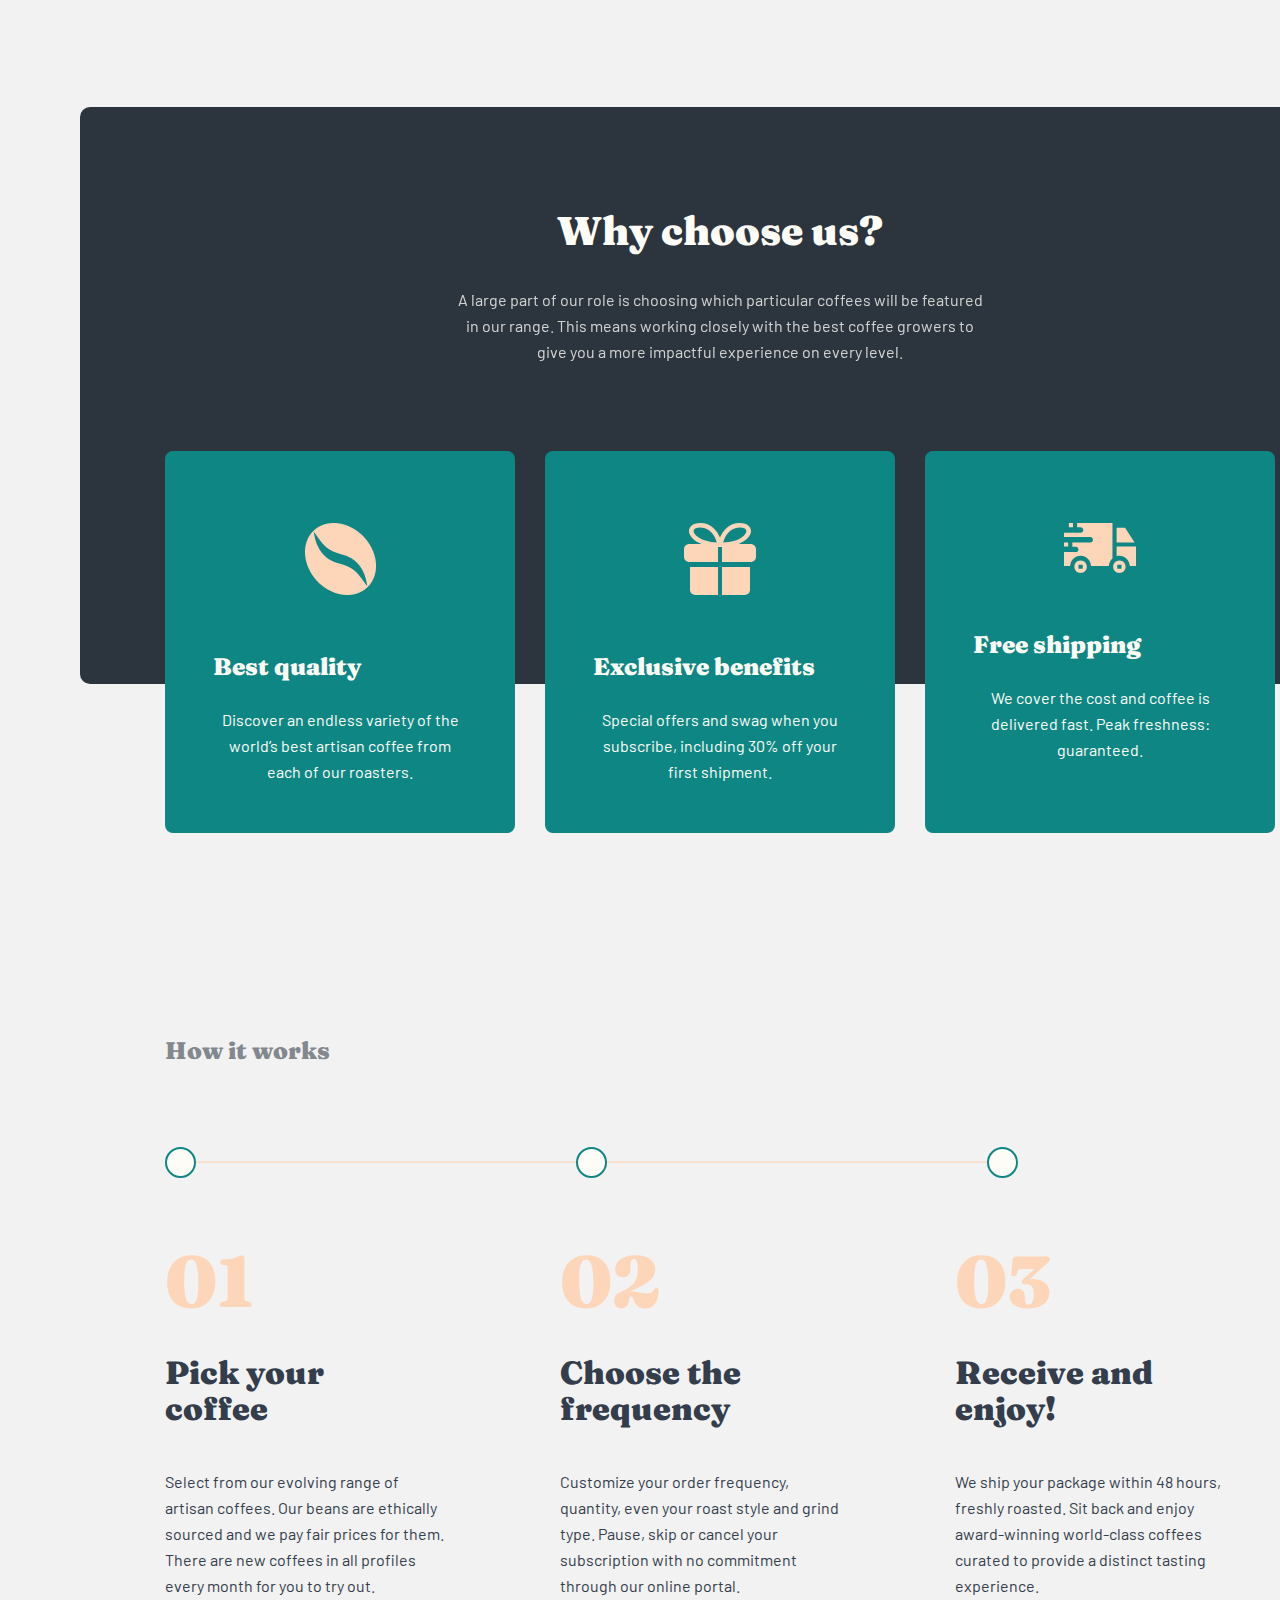
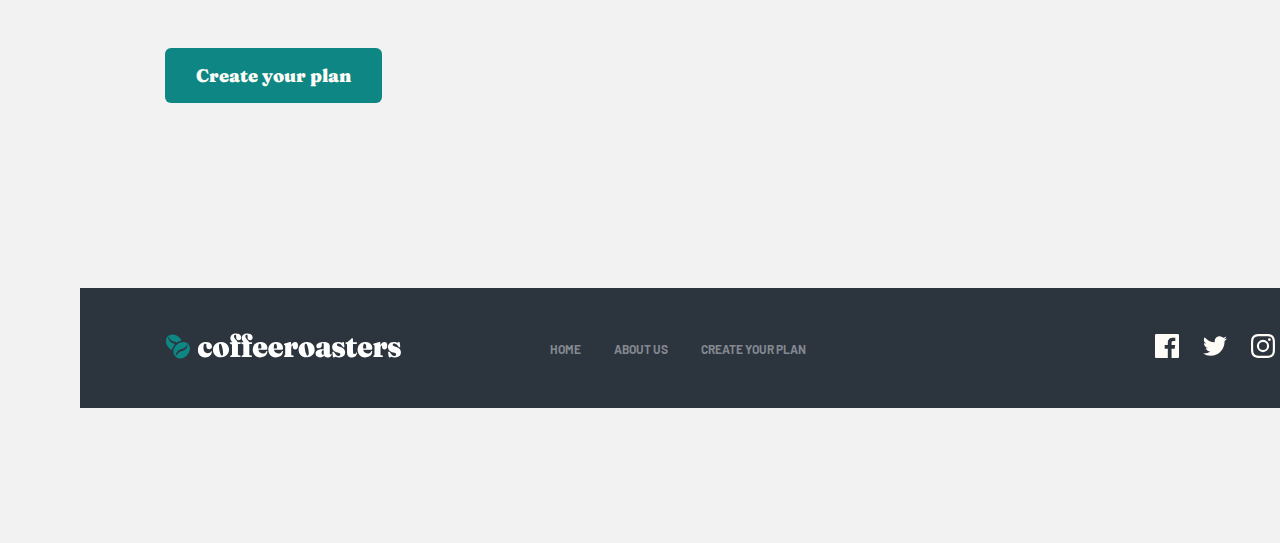
==== commit b5edce68: "defects on the site have been eliminated" ====
--- a/index.html
+++ b/index.html
@@ -116,11 +116,19 @@
             <h3 class="create__inner--title">How it works</h3>
             <div class="create__inner--stage-1">
               <img class="create__inner--stage-oval" src="./img/oval.svg" alt="oval" width="31" height="31">
-              <img class="create__inner--stage-line" src="./img/line.png" alt="line" width="380">
+              <img class="create__inner--stage-line" src="./img/line.png" alt="line" width="380" height="2">
               <img class="create__inner--stage-oval" src="./img/oval.svg" alt="oval" width="31" height="31">
-              <img class="create__inner--stage-line" src="./img/line.png" alt="line" width="380">
+              <img class="create__inner--stage-line" src="./img/line.png" alt="line" width="380" height="2">
               <img class="create__inner--stage-oval" src="./img/oval.svg" alt="oval" width="31" height="31">
             </div>
+            <div class="create__inner--stage-2">
+              <img class="create__inner--stage-oval" src="./img/oval.svg" alt="oval" width="31" height="31">
+              <img class="create__inner--stage-line" src="./img/line.png" alt="line" width="230" height="2">
+              <img class="create__inner--stage-oval" src="./img/oval.svg" alt="oval" width="31" height="31">
+              <img class="create__inner--stage-line" src="./img/line.png" alt="line" width="230" height="2">
+              <img class="create__inner--stage-oval" src="./img/oval.svg" alt="oval" width="31" height="31">
+            </div>
+
             <ul class="create__inner--list">
 
               <li class="create__inner--item">
--- a/css/styles.css
+++ b/css/styles.css
@@ -297,10 +297,14 @@
   color: #83888F; 
 }
 
-.create__inner--stage{
+.create__inner--stage-1{
   margin-bottom: 67px;
   display: flex;
   align-items: center;
+}
+
+.create__inner--stage-2{
+  display: none;
 }
 
 .create__inner--list{
@@ -573,6 +577,16 @@
       height: 622px;
     }
 
+    .create__inner--stage-1{
+      display: none;
+    }
+
+    .create__inner--stage-2{
+      display: flex;
+      align-items: center;
+      margin-bottom: 48px;
+    }
+
     .create__inner--item + .create__inner--item{
       padding-left: 10px;
     }
@@ -585,7 +599,7 @@
       font-weight: 900;
       font-size: 28px;
       line-height: 32px;
-      width: 255px;
+      width: 223px;
       height: 64px;
     }
     
@@ -639,6 +653,9 @@
     margin-left: 24px;
     margin-right: 24px;
     padding: 100px 24px 100px 24px;
+    display: flex;
+    flex-direction: column;
+    align-items: center;
   }
 
   .site-nav{
@@ -779,12 +796,16 @@
   .create__inner--stage-1{
     display: none;
   }
+
+  .create__inner--stage-2{
+    display: none;
+  }
   
   .create__inner{
     margin-left: 24px;
     margin-right: 24px;
     width: 327px;
-    height: 1116px;
+    height: 100%;
   }
 
   .create__inner--list{
@@ -827,7 +848,7 @@
     padding: 55px;
     margin-top: 0px;
     margin-bottom: 0px;
-    margin: 120px 24px 72px 24px;
+    margin: 0px 24px 0px 24px;
     width: 327px;
     height: 346px;
   }
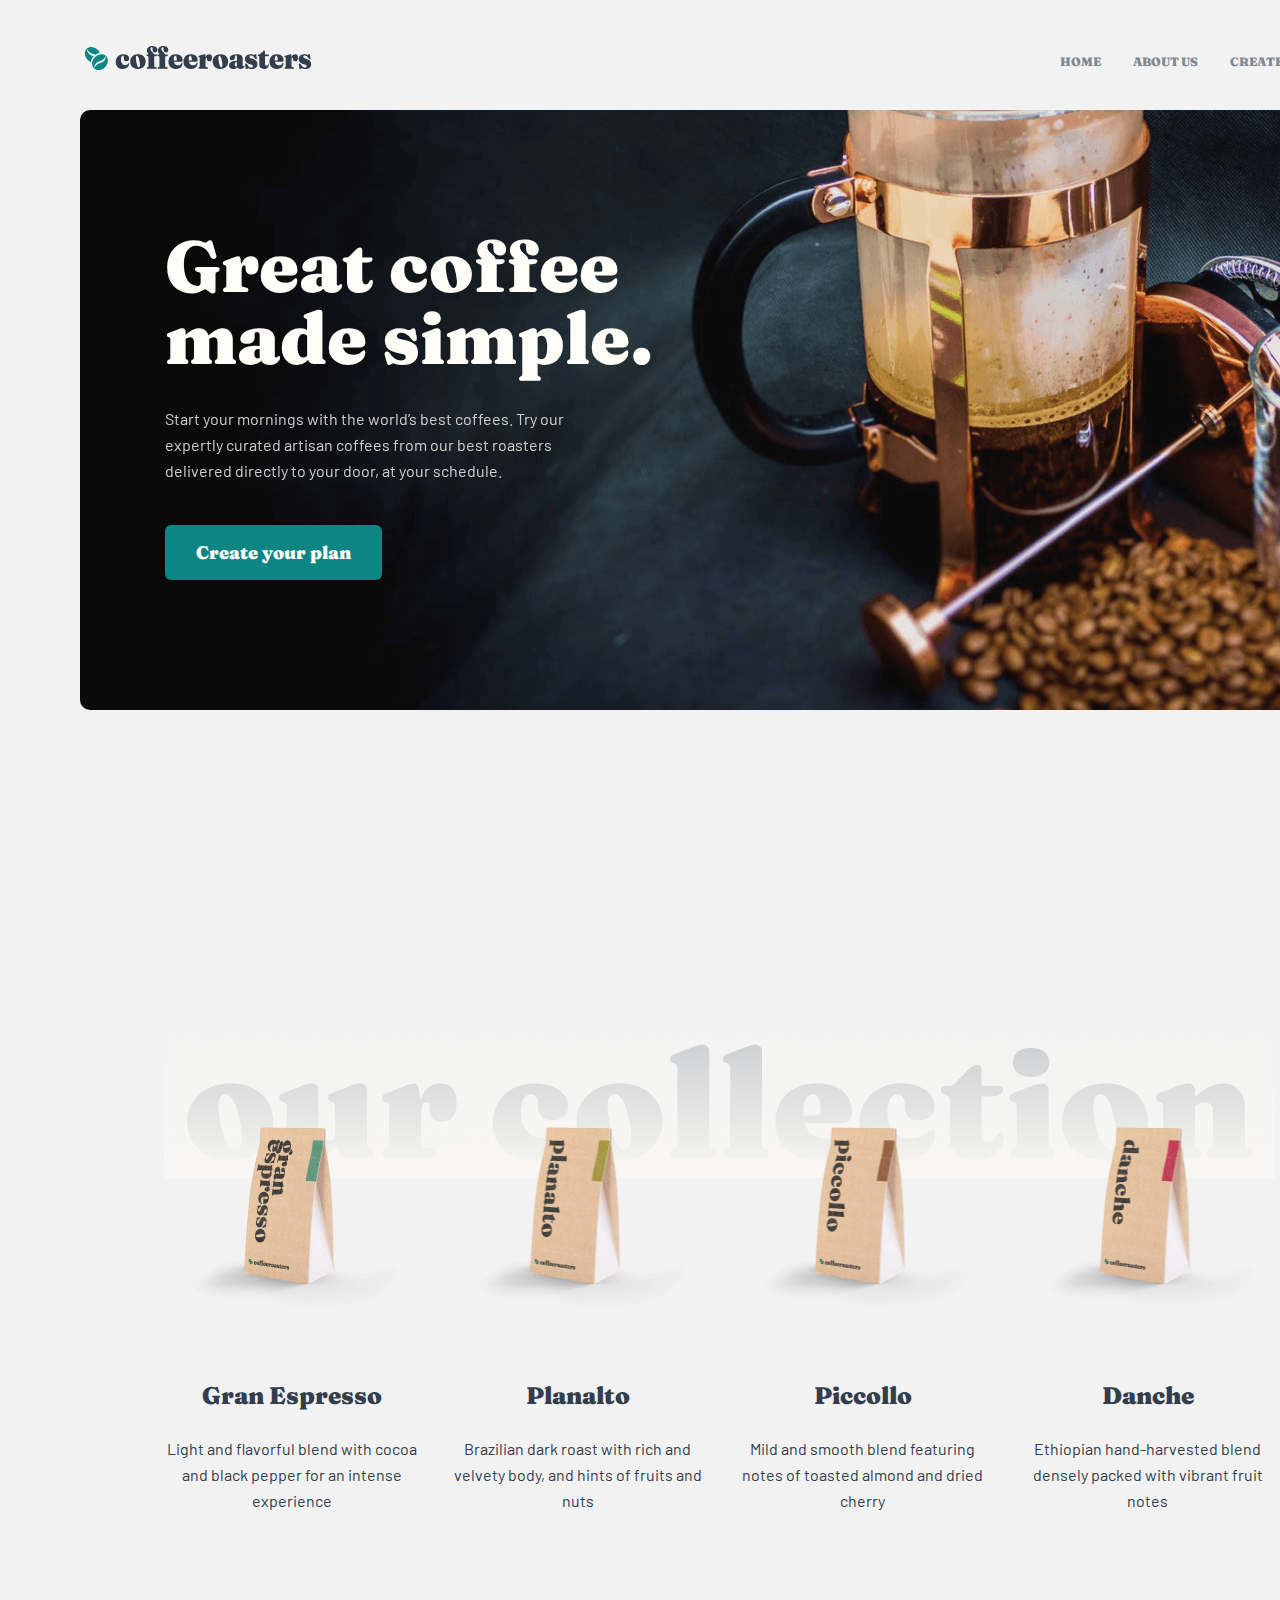
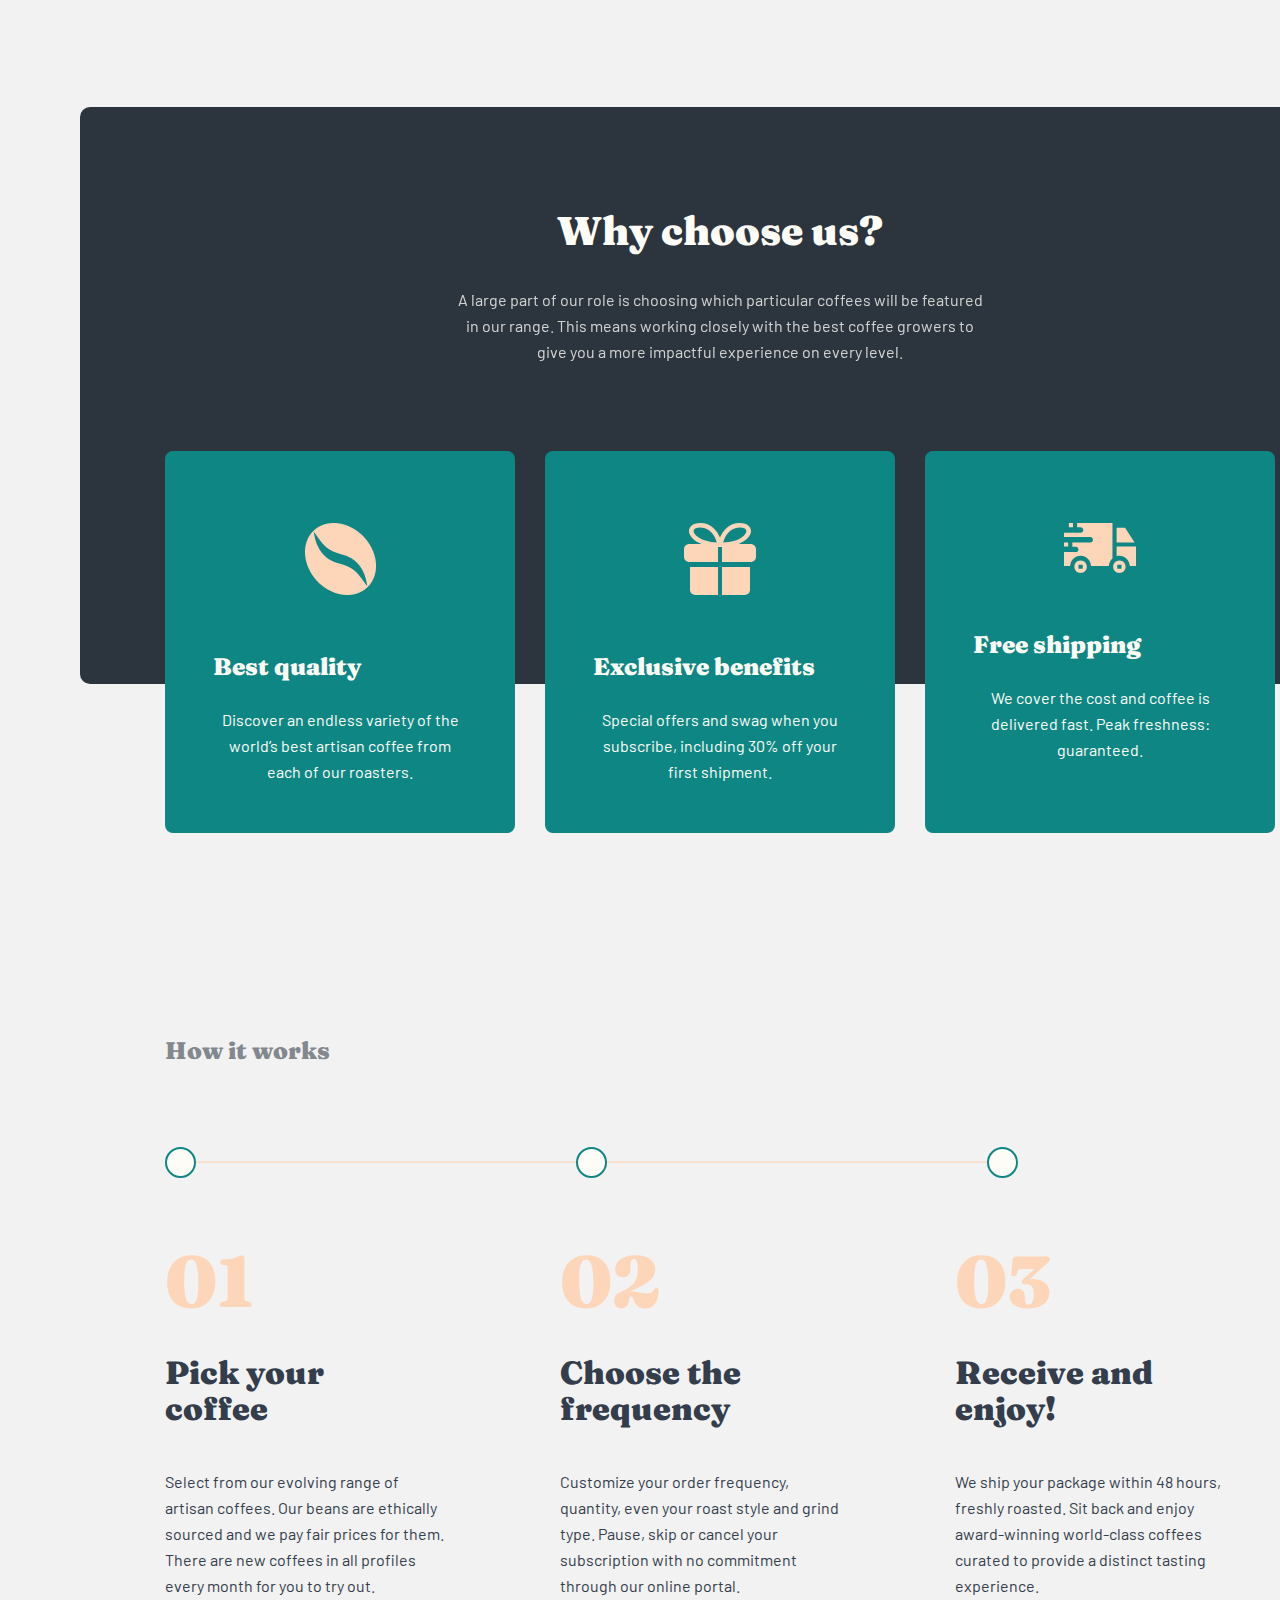
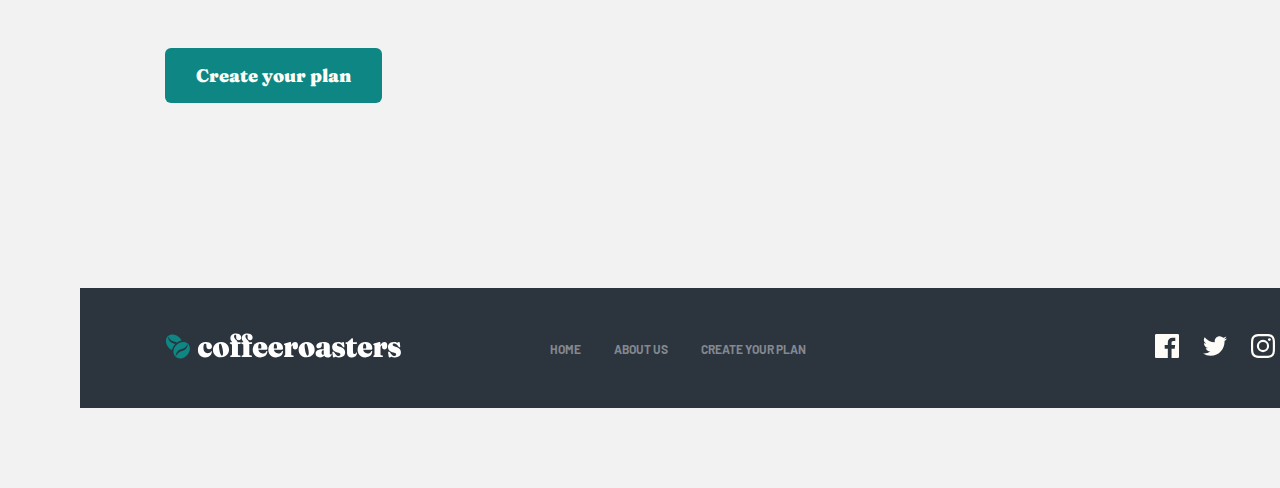
==== commit 41282e18: "subscribe page started" ====
--- a/index.html
+++ b/index.html
@@ -16,7 +16,7 @@
           <ul class="nav__list flex">
             <li class="nav__item"><a class="nav__item--link" href="./index.html">HOME</a></li>
             <li class="nav__item"><a class="nav__item--link" href="./about.html">ABOUT US</a></li>
-            <li class="nav__item"><a class="nav__item--link" href="#home">CREATE YOUR PLAN</a></li>
+            <li class="nav__item"><a class="nav__item--link" href="./create.html">CREATE YOUR PLAN</a></li>
           </ul>
           <img class="site__nav--hamburger" src="./img/hamburger.png" alt="hamburger" width="16" height="15">
         </nav>
--- a/css/styles.css
+++ b/css/styles.css
@@ -290,6 +290,7 @@
 }
 
 .create__inner--title{
+  padding-top: 200px;
   margin-bottom: 80px;
   font-weight: 900;
   font-size: 24px;
@@ -360,7 +361,7 @@
 
 .footer{
   padding-top: 200px;
-  padding-bottom: 135px;
+  padding-bottom: 80px;
 
 }
 
@@ -609,6 +610,10 @@
       line-height: 25px;
       width: 223px;
     }
+
+    .footer{
+      padding-bottom: 80px;
+    }
     
     .footer__inner{
       display: flex;
@@ -644,7 +649,7 @@
 
   .site__nav--hamburger{
     display: block;
-  }
+  } 
 
   .hero__inner{
     background: url(../img/mobile-hero-bg.png);
@@ -697,6 +702,10 @@
     display: flex; 
     flex-direction: column;
     align-items: center;
+  }
+
+  .intro__inner--item +  .intro__inner--item{
+    padding-left: 0px;
   }
   
   .intro__inner--item-content{
@@ -849,6 +858,7 @@
     margin-top: 0px;
     margin-bottom: 0px;
     margin: 0px 24px 0px 24px;
+    padding-left:50px;
     width: 327px;
     height: 346px;
   }
@@ -861,7 +871,7 @@
 
   .footer__inner--item{
     margin: 0px 0px 24px 0px;
-    padding-left: 0px;
+    padding-left: 30px;
   }
 
   .footer__inner--social-list{
@@ -906,6 +916,14 @@
 
 .about__intro--inner-img{
   border-radius: 8px;
+}
+
+.about__intro--inner-img-2{
+  display: none;
+}
+
+.about__intro--inner-img-3{
+  display: none;
 }
 
 .about__intro--content-title{
@@ -965,6 +983,14 @@
   border-radius: 8px;
 }
 
+.about__quality--inner-img-2{
+  display: none;
+}
+
+.about__quality--inner-img-3{
+  display: none;
+}
+
 .headquarters{
   padding-top: 168px;
 }
@@ -1012,9 +1038,354 @@
   margin-top: 8px;
 }
 
-
-
-
-
-
-
+/* About page responsive design for TABLET */
+
+@media (max-width: 768px){
+  .container{
+    width: 768px;
+    margin: 0;
+    padding: 0;
+  }
+
+ .about__hero--inner{
+    background-image: url(../img/about-hero-tablet.png);
+    width: 689px ;
+    height: 400px ;
+  }
+
+  .about__hero--inner-title{
+    font-size: 32px;
+    line-height: 40px;
+  }
+  
+  .about__hero--inner-text{
+    font-size: 15px;
+    line-height: 25px;
+    width: 400px;
+  }
+  
+  .about__intro--inner{
+    margin: 0 40px 0 40px;
+    display: flex;
+    justify-content: space-between;
+    align-items: center;
+  }
+  
+  .about__intro--inner-img{
+    display: none;
+  }
+  
+  .about__intro--inner-img-2{
+    display: block;
+    border-radius: 8px;
+  }
+
+  .about__intro--inner-img-3{
+    display: none;
+  }
+  
+  .about__intro--content-title{
+    font-size: 32px;
+    line-height: 48px;
+  }
+  
+  .about__intro--content-text{
+    font-weight: 400;
+    font-size: 15px;
+    line-height: 25px;
+    width: 340px; 
+  }
+  
+  .about__quality--inner{
+    margin-left: 40px;
+    padding: 0px 60px 67px 60px;
+    display: flex; 
+    flex-direction: column-reverse;
+    align-items: center;
+    height: 488px;
+    width: 688px;
+  }
+  
+  .about__quality--content-title{
+    text-align: center;
+    font-size: 32px;
+    line-height: 48px;
+    margin-top: 64px;
+    margin-bottom: 24px;
+  }
+  
+  .about__quality--content-text{
+    text-align: center;
+    font-size: 15px;
+    line-height: 25px;
+    width: 540px;
+    opacity: 0.8;
+  }
+  
+  .about__quality--inner-img{
+    display: none;
+  }
+
+  .about__quality--inner-img-2{
+    display: block;
+    border-radius: 8px;
+  }
+  
+  .about__quality--inner-img-3{
+    display: none;
+  }
+
+  .headquarters{
+    padding-top: 168px;
+  }
+  
+  .headquarters__inner{
+    margin-left: 40px;
+  }
+  
+  .headquarters__inner--list{
+    display: flex;
+    align-items: center;
+  }
+  
+  .headquarters__inner--item{
+    width: 223px;
+  }
+
+  .headquarters__inner--item + .headquarters__inner--item{
+    padding-left: 9px;
+  }
+  
+  .headquarters__inner--item-title{
+    margin-top: 48px;
+    margin-bottom: 21px;
+    font-size: 24px;
+    line-height: 36px;
+  }
+}
+
+
+
+@media (max-width:375px){
+  .container{
+    width: 375px;
+    margin: 0 auto;
+    padding: 0px;
+  }
+  
+  .about__hero--inner{
+    background-image: url(../img/about-hero-mobile.png);
+    width: 327px;
+    height: 400px;
+  }
+  
+  .about__hero--inner-title{
+    font-size: 28px;
+    line-height: 28px;
+  }
+  
+  .about__hero--inner-text{
+    width: 279px;
+    font-size: 15px;
+    line-height: 25px;
+  }
+  
+  .about__intro--inner{
+    margin: 0 24px 0 24px;
+    display: flex;
+    flex-direction: column;
+    align-items: center;
+  }
+  
+  .about__intro--inner-img{
+    border-radius: 8px;
+  }
+  
+  .about__intro--inner-img-2{
+    display: none;
+  }
+
+  .about__intro--inner-img-3{
+    display: block;
+    border-radius: 8px;
+  }
+
+  .about__intro--content-title{
+    text-align: center;
+    font-size: 32px;
+    line-height: 48px;
+  }
+  
+  .about__intro--content-text{
+    font-size: 15px;
+    line-height: 25px;
+    width: 327px; 
+    text-align: center;
+  }
+  
+  .about__quality--inner{
+    padding: 0px 24px 88px 24px;
+    margin-top: 120px;
+    margin-left: 24px;
+    margin-right: 24px;
+    display: flex; 
+    justify-content: space-between;
+    align-items: center;
+    height: 587px;
+    width: 327px;
+  
+  }
+  
+  .about__quality--content-title{
+    font-size: 28px;
+    line-height: 28px;
+    margin-top: 110px;
+  }
+  
+  .about__quality--content-text{
+    font-size: 15px;
+    line-height: 25px;
+    width: 279px;
+  }
+  
+  .about__quality--inner-img{
+    display: none;
+  }
+  
+  .about__quality--inner-img-2{
+    display: none;
+  }
+
+  .about__quality--inner-img-3{
+    display: block;
+    border-radius: 8px;
+  }
+
+  .headquarters{
+    padding-top: 168px;
+  }
+  
+  .headquarters__inner{
+    margin-left: 24px;
+  }
+  
+  .headquarters__inner--title{
+    text-align: center;
+  }
+  
+  .headquarters__inner--list{
+    display: flex;
+    flex-direction: column;
+    align-items: center;
+  }
+  
+  .headquarters__inner--item + .headquarters__inner--item{
+    padding-left: 0px;
+    margin-top: 80px;
+  }
+
+  .headquarters__inner--item{
+
+    display: flex;
+    flex-direction: column;
+    align-items: center;
+  }
+  
+  .headquarters__inner--item-title{
+    width: 327px;
+    text-align: center;
+    font-size: 28px;
+  }
+  
+  .headquarters__inner--item-text{
+    font-family: 'Barlow';
+    font-style: normal;
+    font-weight: 400;
+    font-size: 16px;
+    line-height: 26px;
+    color: #333D4B;
+  }
+  
+  .headquarters__inner--item-text +.headquarters__inner--item-text{
+    margin-top: 8px;
+  }
+  
+}
+
+
+
+
+/* Create page design */
+
+.create__hero--inner{
+  background-image: url(../img/create-hero-bg.png);
+  width: 1280px;
+  height: 450px;
+}
+
+.create__hero--inner-title{
+  font-weight: 900;
+  font-size: 72px;
+  line-height: 72px;
+  color: #FEFCF7;
+  margin-bottom: 24px;
+}
+
+.create__hero--inner-text{
+  font-family: 'Barlow';
+  font-style: normal;
+  width: 445px;
+  font-weight: 400;
+  font-size: 16px;
+  line-height: 26px;
+  color: #FEFCF7;
+}
+
+.create{
+  padding-top: 0px;
+}
+
+.create__intro--inner{
+  padding: 100px 85px;
+  margin-left: 80px;
+  margin-top: 0px;
+  margin: 0px 80px 0px 80px;
+  width: 1280px;
+  height: 653px;
+  background: #2C343E;
+  border-radius: 10px;
+}
+
+
+.create__intro--inner-stage-1{
+  display: flex;
+  align-items: center;
+  margin-bottom: 82px;
+}
+
+.create__intro--inner-stage-2{
+  display: none;
+}
+
+.create__intro--inner-list{
+  display: flex;
+}
+
+.create__intro--inner_item-title{
+  margin-top: 38px;
+  margin-bottom: 42px;
+  font-weight: 900;
+  font-size: 32px;
+  line-height: 36px;
+  width: 255px;
+  color: #FEFCF7;
+}
+.create__intro--inner_item-text{
+  font-family: 'Barlow';
+  font-style: normal;
+  font-weight: 400;
+  font-size: 16px;
+  line-height: 26px;
+  color: #FEFCF7;
+  width: 285px;
+}